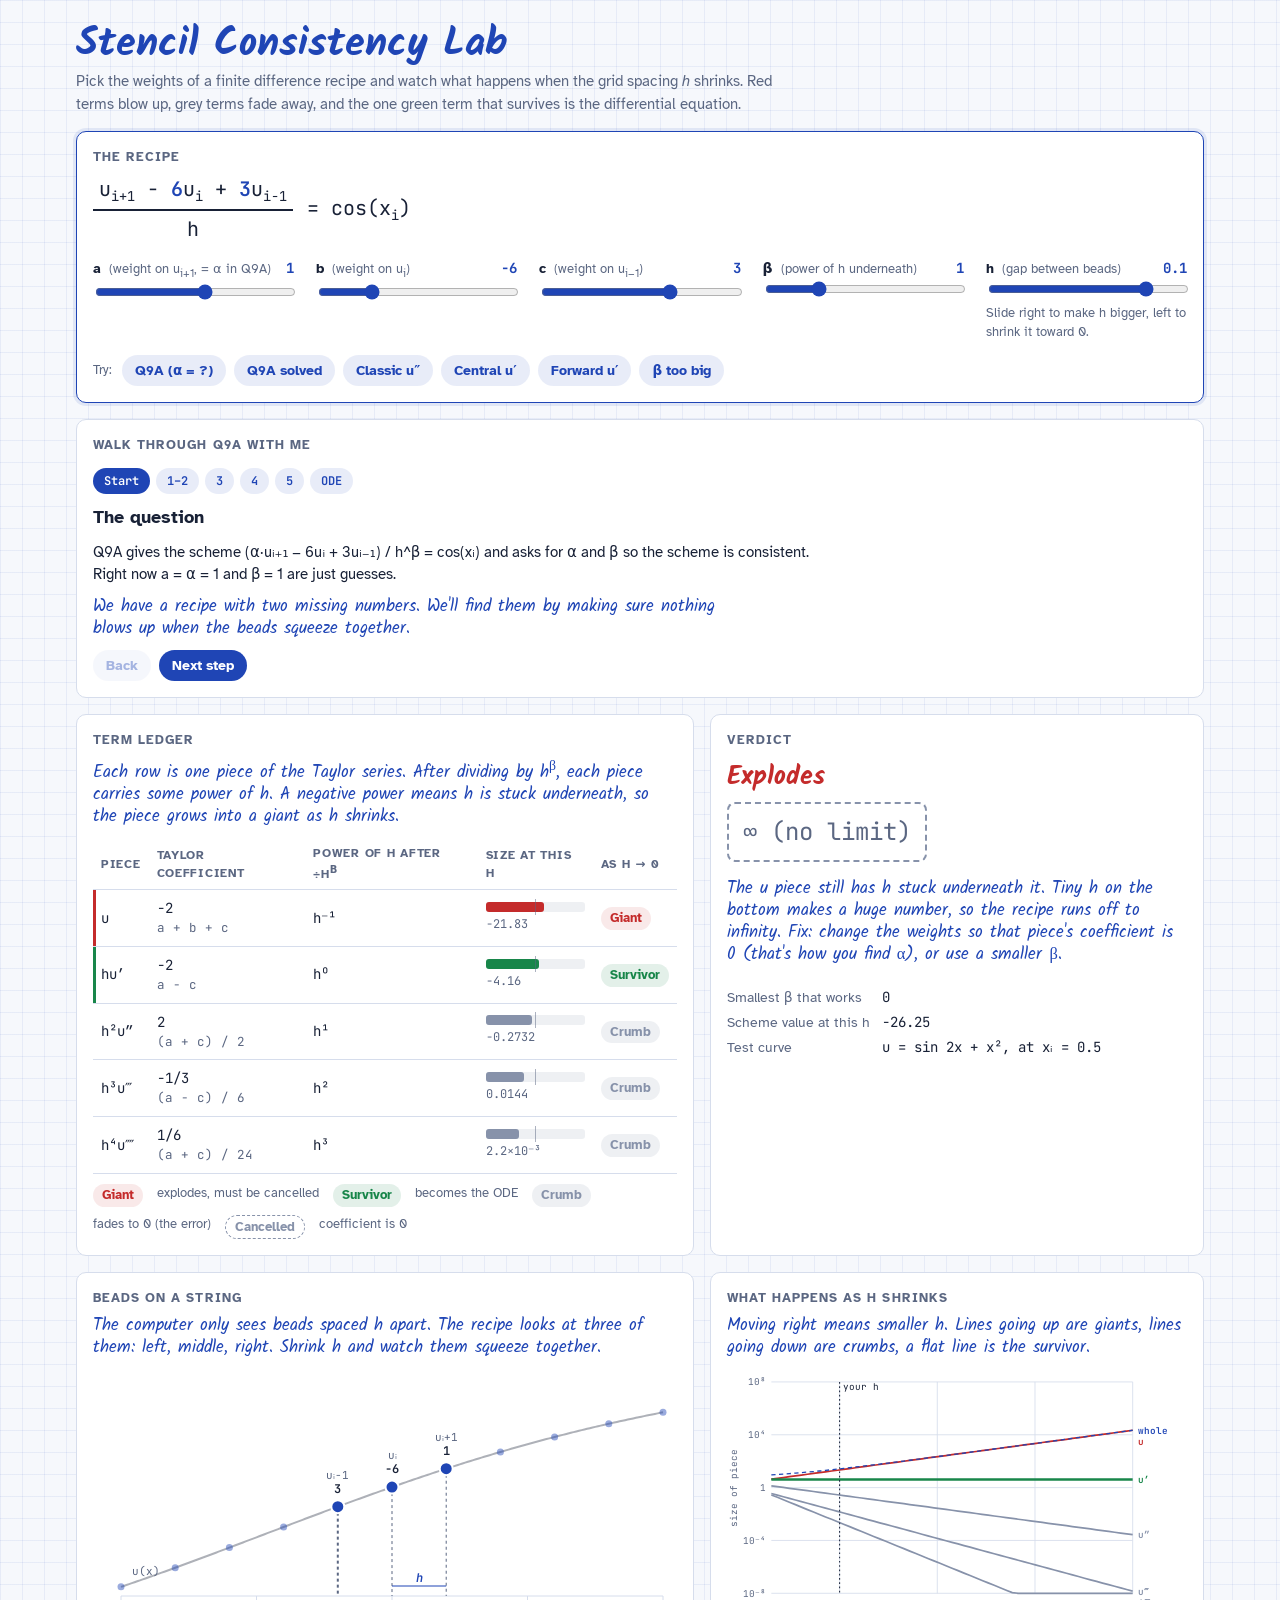
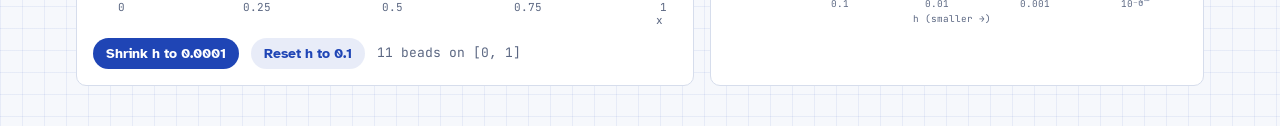
==== mecheng/index.html @ 19094eca "Add mecheng.electionaire.com subdomain with Stencil Consistency Lab - mecheng/: separate site for co" ====
<!doctype html>
<html lang="en">
<head>
<meta charset="utf-8">
<meta name="viewport" content="width=device-width, initial-scale=1, viewport-fit=cover">
<title>Stencil Consistency Lab</title>
<link rel="preconnect" href="https://fonts.googleapis.com">
<link rel="preconnect" href="https://fonts.gstatic.com" crossorigin>
<link rel="stylesheet" href="https://fonts.googleapis.com/css2?family=Atkinson+Hyperlegible:wght@400;700&family=JetBrains+Mono:wght@400;600&family=Kalam:wght@400;700&display=swap">
<style>
/* Layout: graph-paper notebook page. Controls strip on top, then ledger + verdict, then the two pictures (beads, shrink-h chart). */
:root {
  --paper: #f6f8fc;
  --grid: rgba(37, 72, 190, 0.075);
  --card: #ffffff;
  --fg: #182136;
  --muted: #5b6782;
  --line: #d6ddec;
  --ink: #1f45b5;
  --ink-soft: rgba(31, 69, 181, 0.10);
  --boom: #c42b2b;
  --boom-soft: rgba(196, 43, 43, 0.10);
  --live: #18864a;
  --live-soft: rgba(24, 134, 74, 0.12);
  --fade: #8792aa;
  --fade-soft: rgba(135, 146, 170, 0.14);
  --hand: "Kalam", "Comic Neue", "Segoe Print", cursive;
  --body: "Atkinson Hyperlegible", "Segoe UI", system-ui, sans-serif;
  --mono: "JetBrains Mono", ui-monospace, "SFMono-Regular", Menlo, monospace;
}
@media (prefers-color-scheme: dark) {
  :root:not([data-theme="light"]) {
    --paper: #0e1421; --grid: rgba(130, 165, 255, 0.06); --card: #151d2d; --fg: #e4e9f4; --muted: #98a4bd;
    --line: #29344d; --ink: #8db0ff; --ink-soft: rgba(141, 176, 255, 0.12); --boom: #ff7373; --boom-soft: rgba(255, 115, 115, 0.13);
    --live: #4fd590; --live-soft: rgba(79, 213, 144, 0.13); --fade: #7b86a0; --fade-soft: rgba(123, 134, 160, 0.16);
    color-scheme: dark;
  }
}
:root[data-theme="dark"] {
  --paper: #0e1421; --grid: rgba(130, 165, 255, 0.06); --card: #151d2d; --fg: #e4e9f4; --muted: #98a4bd;
  --line: #29344d; --ink: #8db0ff; --ink-soft: rgba(141, 176, 255, 0.12); --boom: #ff7373; --boom-soft: rgba(255, 115, 115, 0.13);
  --live: #4fd590; --live-soft: rgba(79, 213, 144, 0.13); --fade: #7b86a0; --fade-soft: rgba(123, 134, 160, 0.16);
  color-scheme: dark;
}
* { box-sizing: border-box; }
html { color-scheme: light; }
[hidden] { display: none !important; }
img { max-width: 100%; }
body { margin: 0; }
body {
  background-color: var(--paper);
  background-image:
    linear-gradient(var(--grid) 1px, transparent 1px),
    linear-gradient(90deg, var(--grid) 1px, transparent 1px);
  background-size: 22px 22px;
  color: var(--fg);
  font: 15px/1.5 var(--body);
}
.page {
  max-width: 1160px; margin: 0 auto;
  padding-left: max(16px, env(safe-area-inset-left, 0px));
  padding-right: max(16px, env(safe-area-inset-right, 0px));
  padding-block: 22px 40px;
  display: grid; gap: 16px;
}
header h1 {
  font-family: var(--hand); font-weight: 700; color: var(--ink);
  font-size: clamp(28px, 4.2vw, 40px); line-height: 1.1; margin: 0; text-wrap: balance;
}
header p { margin: 4px 0 0; color: var(--muted); max-width: 70ch; }
.card {
  background: var(--card); border: 1px solid var(--line); border-radius: 10px;
  padding: 16px; min-width: 0;
  transition: box-shadow .25s, border-color .25s;
}
.card h2 {
  margin: 0 0 2px; font-size: 13px; text-transform: uppercase; letter-spacing: .08em; color: var(--muted); font-weight: 700;
}
.kid { font-family: var(--hand); color: var(--ink); font-size: 16.5px; line-height: 1.35; margin: 6px 0 10px; }
.spot { border-color: var(--ink); box-shadow: 0 0 0 3px var(--ink-soft); }
.row2 { display: grid; gap: 16px; grid-template-columns: minmax(0, 1.25fr) minmax(0, 1fr); }
@media (max-width: 860px) { .row2 { grid-template-columns: minmax(0, 1fr); } }

/* scheme + controls */
.scheme {
  display: flex; flex-wrap: wrap; align-items: center; gap: 10px 14px;
  font-family: var(--mono); font-size: clamp(15px, 2.2vw, 20px); padding: 4px 0 14px;
}
.frac { display: inline-grid; text-align: center; }
.frac > span:first-child { border-bottom: 2px solid var(--fg); padding: 0 6px 3px; }
.frac > span:last-child { padding-top: 3px; }
.scheme sub, .scheme sup { font-size: .68em; }
.w { color: var(--ink); font-weight: 600; }
.controls { display: grid; gap: 12px 22px; grid-template-columns: repeat(auto-fit, minmax(190px, 1fr)); }
.ctl label { display: flex; justify-content: space-between; align-items: baseline; gap: 8px; font-weight: 700; font-size: 14px; }
.ctl label span { flex: 1; font-weight: 400; color: var(--muted); font-size: 13px; }
.ctl label output { font-family: var(--mono); color: var(--ink); font-variant-numeric: tabular-nums; }
.ctl small { color: var(--muted); display: block; font-size: 12.5px; }
input[type=range] { width: 100%; accent-color: var(--ink); }
.presets { display: flex; flex-wrap: wrap; gap: 8px; margin-top: 14px; align-items: center; }
.presets span { color: var(--muted); font-size: 13px; margin-right: 2px; }
button {
  font: 600 13.5px var(--body); color: var(--ink); background: var(--ink-soft);
  border: 1px solid transparent; border-radius: 999px; padding: 6px 12px; cursor: pointer;
}
button:hover { border-color: var(--ink); }
button:focus-visible, input:focus-visible { outline: 2px solid var(--ink); outline-offset: 2px; }
button.solid { background: var(--ink); color: var(--card); }
button:disabled { opacity: .4; cursor: default; border-color: transparent; }

/* walkthrough */
.walk { display: grid; gap: 10px; }
.dots { display: flex; gap: 6px; flex-wrap: wrap; }
.dots button { padding: 4px 10px; font-family: var(--mono); font-size: 12px; }
.dots button[aria-current="step"] { background: var(--ink); color: var(--card); }
.walk h3 { margin: 0; font-size: 18px; }
.walk p { margin: 0; max-width: 72ch; }
.walk .nav { display: flex; gap: 8px; }

/* ledger */
.tablewrap { overflow-x: auto; }
table { border-collapse: collapse; width: 100%; min-width: 560px; font-variant-numeric: tabular-nums; }
th { text-align: left; font-size: 12px; text-transform: uppercase; letter-spacing: .06em; color: var(--muted); padding: 6px 8px; border-bottom: 1px solid var(--line); }
td { padding: 8px; border-bottom: 1px solid var(--line); vertical-align: middle; }
td.m { font-family: var(--mono); font-size: 14px; }
td .formula { color: var(--muted); font-size: 12.5px; display: block; }
th.hl, td.hl { background: var(--ink-soft); }
.bar { height: 10px; border-radius: 3px; background: var(--fade-soft); position: relative; min-width: 90px; }
.bar i { position: absolute; inset: 0 auto 0 0; border-radius: 3px; }
.bar b { position: absolute; left: 50%; top: -3px; bottom: -3px; width: 1px; background: var(--muted); opacity: .5; }
.val { font-family: var(--mono); font-size: 12px; color: var(--muted); }
.chip { display: inline-block; font-size: 12.5px; font-weight: 700; padding: 2px 9px; border-radius: 999px; white-space: nowrap; }
.chip.boom { color: var(--boom); background: var(--boom-soft); }
.chip.live { color: var(--live); background: var(--live-soft); }
.chip.fade { color: var(--fade); background: var(--fade-soft); }
.chip.zero { color: var(--fade); background: transparent; border: 1px dashed var(--fade); }
tr.boom td:first-child { box-shadow: inset 3px 0 var(--boom); }
tr.live td:first-child { box-shadow: inset 3px 0 var(--live); }
.legend { display: flex; gap: 8px 14px; flex-wrap: wrap; margin-top: 10px; font-size: 13px; color: var(--muted); }

/* verdict */
.verdict { display: grid; gap: 10px; align-content: start; }
.badge { font-family: var(--hand); font-weight: 700; font-size: 26px; line-height: 1.1; }
.badge.ok { color: var(--live); } .badge.bad { color: var(--boom); } .badge.meh { color: var(--fade); }
.ode {
  font-family: var(--mono); font-size: clamp(18px, 2.6vw, 24px); padding: 10px 14px; border-radius: 8px;
  border: 2px solid var(--fg); justify-self: start; max-width: 100%; overflow-x: auto;
}
.ode.none { border-style: dashed; color: var(--muted); border-color: var(--fade); }
.facts { display: grid; grid-template-columns: auto 1fr; gap: 4px 12px; font-size: 14px; margin: 0; }
.facts dt { color: var(--muted); }
.facts dd { margin: 0; font-family: var(--mono); font-variant-numeric: tabular-nums; }

/* pictures */
canvas { width: 100%; height: 260px; display: block; }
svg { width: 100%; height: auto; display: block; overflow: visible; }
svg text { font-family: var(--mono); font-size: 11px; fill: var(--muted); }
.hbar { display: flex; flex-wrap: wrap; align-items: center; gap: 8px 12px; margin-top: 8px; }
.hbar .val { font-size: 13px; }
@media (prefers-reduced-motion: reduce) { .card { transition: none; } }
</style>
</head>
<body>
<div class="page">
  <header>
    <h1>Stencil Consistency Lab</h1>
    <p>Pick the weights of a finite difference recipe and watch what happens when the grid spacing <i>h</i> shrinks. Red terms blow up, grey terms fade away, and the one green term that survives is the differential equation.</p>
  </header>

  <section class="card" id="schemeCard" aria-label="Scheme and controls">
    <h2>The recipe</h2>
    <div class="scheme" id="schemeView"></div>
    <div class="controls">
      <div class="ctl">
        <label for="sa">a <span>(weight on u<sub>i+1</sub>, = α in Q9A)</span> <output id="oa"></output></label>
        <input type="range" id="sa" min="-10" max="10" step="0.5">
      </div>
      <div class="ctl">
        <label for="sb">b <span>(weight on u<sub>i</sub>)</span> <output id="ob"></output></label>
        <input type="range" id="sb" min="-12" max="12" step="0.5">
      </div>
      <div class="ctl">
        <label for="sc">c <span>(weight on u<sub>i−1</sub>)</span> <output id="oc"></output></label>
        <input type="range" id="sc" min="-10" max="10" step="0.5">
      </div>
      <div class="ctl">
        <label for="sbeta">β <span>(power of h underneath)</span> <output id="obeta"></output></label>
        <input type="range" id="sbeta" min="0" max="4" step="1">
      </div>
      <div class="ctl">
        <label for="sh">h <span>(gap between beads)</span> <output id="oh"></output></label>
        <input type="range" id="sh" min="-4" max="-0.301" step="0.01">
        <small>Slide right to make h bigger, left to shrink it toward 0.</small>
      </div>
    </div>
    <div class="presets">
      <span>Try:</span>
      <button data-p="q9">Q9A (α = ?)</button>
      <button data-p="q9ok">Q9A solved</button>
      <button data-p="classic">Classic u″</button>
      <button data-p="central">Central u′</button>
      <button data-p="forward">Forward u′</button>
      <button data-p="toobig">β too big</button>
    </div>
  </section>

  <section class="card walk" id="walk" aria-label="Walkthrough of Q9A">
    <h2>Walk through Q9A with me</h2>
    <div class="dots" id="dots"></div>
    <h3 id="wTitle"></h3>
    <p id="wText"></p>
    <p class="kid" id="wKid"></p>
    <div class="nav">
      <button id="wPrev">Back</button>
      <button id="wNext" class="solid">Next step</button>
    </div>
  </section>

  <div class="row2">
    <section class="card" id="ledgerCard" aria-label="Term ledger">
      <h2>Term ledger</h2>
      <p class="kid">Each row is one piece of the Taylor series. After dividing by h<sup>β</sup>, each piece carries some power of h. A negative power means h is stuck underneath, so the piece grows into a giant as h shrinks.</p>
      <div class="tablewrap">
        <table>
          <thead><tr>
            <th>Piece</th>
            <th id="thCoef">Taylor coefficient</th>
            <th id="thPow">Power of h after ÷h<sup>β</sup></th>
            <th>Size at this h</th>
            <th>As h → 0</th>
          </tr></thead>
          <tbody id="ledger"></tbody>
        </table>
      </div>
      <div class="legend">
        <span class="chip boom">Giant</span> explodes, must be cancelled
        <span class="chip live">Survivor</span> becomes the ODE
        <span class="chip fade">Crumb</span> fades to 0 (the error)
        <span class="chip zero">Cancelled</span> coefficient is 0
      </div>
    </section>

    <section class="card verdict" id="verdictCard" aria-label="Verdict">
      <h2>Verdict</h2>
      <div class="badge" id="badge"></div>
      <div class="ode" id="ode"></div>
      <p class="kid" id="vKid"></p>
      <dl class="facts" id="facts"></dl>
    </section>
  </div>

  <div class="row2">
    <section class="card" id="beadCard" aria-label="Beads on a string">
      <h2>Beads on a string</h2>
      <p class="kid">The computer only sees beads spaced h apart. The recipe looks at three of them: left, middle, right. Shrink h and watch them squeeze together.</p>
      <canvas id="beads" role="img" aria-label="Test curve u(x) on 0 to 1 with grid points spaced h apart"></canvas>
      <div class="hbar"><button id="shrink" class="solid">Shrink h to 0.0001</button><button id="reset">Reset h to 0.1</button><span class="val" id="beadNote"></span></div>
    </section>

    <section class="card" id="chartCard" aria-label="What happens as h shrinks">
      <h2>What happens as h shrinks</h2>
      <p class="kid">Moving right means smaller h. Lines going up are giants, lines going down are crumbs, a flat line is the survivor.</p>
      <svg id="chart" viewBox="0 0 540 300" role="img" aria-label="Log-log plot of each term's size against h"></svg>
    </section>
  </div>
</div>

<script>
(() => {
  // Test function used to put real numbers in the ledger: u(x) = sin(2x) + x^2, looked at x_i = 0.5
  const XI = 0.5;
  const uf = x => Math.sin(2 * x) + x * x;
  const dU = n => { // n-th derivative at XI
    let v = Math.pow(2, n) * Math.sin(2 * XI + n * Math.PI / 2);
    if (n === 0) v += XI * XI; else if (n === 1) v += 2 * XI; else if (n === 2) v += 2;
    return v;
  };
  const fact = n => n <= 1 ? 1 : n * fact(n - 1);
  const NAMES = ["u", "u′", "u″", "u‴", "u⁗"];
  const FORM = ["a + b + c", "a − c", "(a + c) / 2", "(a − c) / 6", "(a + c) / 24"];
  const EPS = 1e-9;

  const S = { a: 1, b: -6, c: 3, beta: 1, lh: -1 };
  const $ = id => document.getElementById(id);

  const coef = n => n === 0 ? S.a + S.b + S.c : (S.a + (n % 2 ? -S.c : S.c)) / fact(n);
  const fmt = (v, d = 3) => {
    if (Math.abs(v) < EPS) return "0";
    const r = Math.round(v * 10 ** d) / 10 ** d;
    return String(r).replace("-", "−");
  };
  const fmtCoef = v => { // show simple fractions
    if (Math.abs(v) < EPS) return "0";
    for (const q of [1, 2, 3, 4, 6, 8, 12, 24, 48]) {
      const p = v * q;
      if (Math.abs(p - Math.round(p)) < 1e-7) return (q === 1 ? String(Math.round(p)) : Math.round(p) + "/" + q).replace("-", "−");
    }
    return fmt(v);
  };
  const sci = v => {
    if (!isFinite(v)) return "∞";
    if (v === 0) return "0";
    const a = Math.abs(v);
    if (a >= 0.01 && a < 1e5) return fmt(v, a < 1 ? 4 : 2);
    const e = Math.floor(Math.log10(a));
    return (v < 0 ? "−" : "") + (a / 10 ** e).toFixed(1) + "×10" + sup(e);
  };
  const sup = e => String(e).replace(/-/g, "⁻").replace(/\d/g, d => "⁰¹²³⁴⁵⁶⁷⁸⁹"[d]);

  function classify() {
    const nz = [];
    for (let n = 0; n <= 6; n++) if (Math.abs(coef(n)) > EPS) nz.push(n);
    if (!nz.length) return { kind: "empty", nz };
    const m = nz[0];
    if (m < S.beta) return { kind: "boom", m, nz };
    if (m > S.beta) return { kind: "fade", m, nz };
    const next = nz.find(n => n > m);
    return { kind: "ok", m, nz, order: next === undefined ? null : next - S.beta };
  }
  const status = n => {
    const C = coef(n);
    if (Math.abs(C) < EPS) return "zero";
    const p = n - S.beta;
    return p < 0 ? "boom" : p === 0 ? "live" : "fade";
  };
  const term = (n, h) => coef(n) * Math.pow(h, n - S.beta) * dU(n);
  const schemeVal = h => { let s = 0; for (let n = 0; n <= 24; n++) s += coef(n) * Math.pow(h, n - S.beta) * (n <= 4 ? dU(n) : dU(n)); return s; };

  // ---------- render ----------
  const signed = (w, sym, first) => {
    if (Math.abs(w) < EPS) return "";
    const s = w < 0 ? "−" : (first ? "" : "+");
    const mag = Math.abs(w) === 1 ? "" : fmt(Math.abs(w), 2);
    return `${first ? s : " " + s + " "}<span class="w">${mag}</span>${sym}`;
  };
  function renderScheme() {
    let top = "";
    const parts = [[S.a, "u<sub>i+1</sub>"], [S.b, "u<sub>i</sub>"], [S.c, "u<sub>i−1</sub>"]];
    for (const [w, sym] of parts) top += signed(w, sym, top === "");
    if (!top) top = "0";
    const bot = S.beta === 0 ? "1" : S.beta === 1 ? "h" : `h<sup>${S.beta}</sup>`;
    $("schemeView").innerHTML = `<span class="frac"><span>${top}</span><span>${bot}</span></span><span>= cos(x<sub>i</sub>)</span>`;
    $("oa").textContent = fmt(S.a, 1); $("ob").textContent = fmt(S.b, 1); $("oc").textContent = fmt(S.c, 1);
    $("obeta").textContent = S.beta; $("oh").textContent = sci(10 ** S.lh);
  }

  const CHIP = { boom: "Giant", live: "Survivor", fade: "Crumb", zero: "Cancelled" };
  function renderLedger() {
    const h = 10 ** S.lh;
    let html = "";
    for (let n = 0; n <= 4; n++) {
      const st = status(n), C = coef(n), p = n - S.beta, T = term(n, h);
      const lg = st === "zero" ? -Infinity : Math.log10(Math.abs(T) + 1e-300);
      const w = st === "zero" ? 0 : Math.max(2, Math.min(100, (lg + 8) / 16 * 100));
      const color = st === "boom" ? "var(--boom)" : st === "live" ? "var(--live)" : "var(--fade)";
      const hp = n === 0 ? "" : n === 1 ? "h" : `h${sup(n)}`;
      html += `<tr class="${st}">
        <td class="m">${hp}${NAMES[n]}</td>
        <td class="m hcoef">${fmtCoef(C)}<span class="formula">${FORM[n]}</span></td>
        <td class="m hpow">h${sup(p)}</td>
        <td><div class="bar"><i style="width:${w}%;background:${color}"></i><b></b></div><span class="val">${st === "zero" ? "0" : sci(T)}</span></td>
        <td><span class="chip ${st}">${CHIP[st]}</span></td>
      </tr>`;
    }
    $("ledger").innerHTML = html;
  }

  function renderVerdict() {
    const v = classify(), h = 10 ** S.lh;
    const badge = $("badge"), ode = $("ode");
    ode.className = "ode";
    let facts = [];
    if (v.kind === "ok") {
      const C = coef(v.m);
      badge.className = "badge ok"; badge.textContent = "Consistent!";
      const lhs = (Math.abs(C - 1) < EPS ? "" : fmtCoef(C) + "·") + NAMES[v.m] + "(x)";
      ode.innerHTML = `${lhs} = cos(x)`;
      $("vKid").textContent = v.m === 0
        ? "Nothing blows up, but the survivor is plain u with no derivative. That is a normal equation, not a differential equation, so this is usually not the answer they want."
        : `No giants left. The first piece that survives has exactly h⁰ = 1, so when h gets tiny it stays the same size. That piece is the differential equation the recipe secretly solves.`;
      facts.push(["β needed", String(v.m)]);
      facts.push(["Error (crumbs)", v.order == null ? "none" : `shrinks like h${sup(v.order)}`]);
      facts.push(["Accuracy", v.order == null ? "exact" : ["", "1st order", "2nd order", "3rd order", "4th order"][v.order] || v.order + "th order"]);
    } else if (v.kind === "boom") {
      badge.className = "badge bad"; badge.textContent = "Explodes";
      ode.className = "ode none"; ode.textContent = "∞ (no limit)";
      const giants = v.nz.filter(n => n < S.beta && n <= 4).map(n => NAMES[n]).join(", ");
      $("vKid").textContent = `The ${giants} piece still has h stuck underneath it. Tiny h on the bottom makes a huge number, so the recipe runs off to infinity. Fix: change the weights so that piece's coefficient is 0 (that's how you find α), or use a smaller β.`;
      facts.push(["Smallest β that works", String(v.m)]);
    } else if (v.kind === "fade") {
      badge.className = "badge meh"; badge.textContent = "Vanishes";
      ode.className = "ode none"; ode.textContent = "0 = cos(x)  ✗";
      $("vKid").textContent = `Every piece has h on top, so everything shrinks to 0 and you're left with 0 = cos(x), which is nonsense. β is too small: raise it to ${v.m} so the first surviving piece (${NAMES[v.m] || "higher"}) becomes h⁰.`;
      facts.push(["β needed", String(v.m)]);
    } else {
      badge.className = "badge meh"; badge.textContent = "Empty recipe";
      ode.className = "ode none"; ode.textContent = "0 = cos(x)  ✗";
      $("vKid").textContent = "All the weights are zero, so there's nothing to look at. Move a, b or c.";
    }
    facts.push(["Scheme value at this h", sci(schemeVal(h))]);
    if (v.kind === "ok") facts.push(["Limit (h → 0)", sci(coef(v.m) * dU(v.m))]);
    facts.push(["Test curve", "u = sin 2x + x², at xᵢ = 0.5"]);
    $("facts").innerHTML = facts.map(([k, x]) => `<dt>${k}</dt><dd>${x}</dd>`).join("");
  }

  // ---------- pictures ----------
  const tok = name => getComputedStyle(document.documentElement).getPropertyValue(name).trim();
  function renderBeads() {
    const cv = $("beads"), dpr = window.devicePixelRatio || 1;
    const W = cv.clientWidth, H = cv.clientHeight;
    cv.width = W * dpr; cv.height = H * dpr;
    const g = cv.getContext("2d"); g.setTransform(dpr, 0, 0, dpr, 0, 0);
    g.clearRect(0, 0, W, H);
    const L = 28, R = W - 14, T = 34, B = H - 34;
    const X = x => L + x * (R - L), Y = y => B - (y + 0.1) / 2.1 * (B - T);
    const fg = tok("--fg"), muted = tok("--muted"), ink = tok("--ink"), line = tok("--line");
    // axis
    g.strokeStyle = line; g.lineWidth = 1;
    g.beginPath(); g.moveTo(L, B); g.lineTo(R, B); g.stroke();
    g.fillStyle = muted; g.font = "11px " + tok("--mono"); g.textAlign = "center";
    for (const t of [0, 0.25, 0.5, 0.75, 1]) { g.fillText(String(t), X(t), B + 15); g.beginPath(); g.moveTo(X(t), B); g.lineTo(X(t), B + 4); g.stroke(); }
    g.textAlign = "right"; g.fillText("x", R, B + 28);
    // curve
    g.strokeStyle = fg; g.globalAlpha = 0.35; g.lineWidth = 2; g.beginPath();
    for (let k = 0; k <= 200; k++) { const x = k / 200; k ? g.lineTo(X(x), Y(uf(x))) : g.moveTo(X(x), Y(uf(x))); }
    g.stroke(); g.globalAlpha = 1;
    g.textAlign = "left"; g.fillStyle = muted; g.fillText("u(x)", X(0.02), Y(uf(0.02)) - 8);
    // beads
    const h = 10 ** S.lh, kmin = -Math.floor(XI / h + 1e-9), kmax = Math.floor((1 - XI) / h + 1e-9);
    const count = kmax - kmin + 1, px = h * (R - L);
    if (px >= 4) {
      g.fillStyle = ink; g.globalAlpha = 0.45;
      for (let k = kmin; k <= kmax; k++) { const x = XI + k * h; g.beginPath(); g.arc(X(x), Y(uf(x)), Math.min(3.5, px / 3), 0, 7); g.fill(); }
      g.globalAlpha = 1;
    } else {
      g.strokeStyle = ink; g.globalAlpha = 0.5; g.lineWidth = 3; g.beginPath();
      for (let k = 0; k <= 200; k++) { const x = k / 200; k ? g.lineTo(X(x), Y(uf(x))) : g.moveTo(X(x), Y(uf(x))); }
      g.stroke(); g.globalAlpha = 1;
    }
    // stencil
    const st = [[-1, S.c, "c", "i−1"], [0, S.b, "b", "i"], [1, S.a, "a", "i+1"]];
    const spread = Math.max(px, 0);
    for (const [k, w, nm, lab] of st) {
      const x = XI + k * h, cx = X(x), cy = Y(uf(x));
      g.setLineDash([3, 3]); g.strokeStyle = muted; g.beginPath(); g.moveTo(cx, cy); g.lineTo(cx, B); g.stroke(); g.setLineDash([]);
      g.fillStyle = Math.abs(w) < EPS ? muted : ink;
      g.beginPath(); g.arc(cx, cy, 6.5, 0, 7); g.fill();
      g.strokeStyle = tok("--card"); g.lineWidth = 2; g.stroke(); g.lineWidth = 1;
      if (spread > 34 || k === 0) {
        g.fillStyle = fg; g.textAlign = "center"; g.font = "600 12px " + tok("--mono");
        const lbl = spread > 34 ? `${fmt(w, 1)}` : `${fmt(S.c, 1)} | ${fmt(S.b, 1)} | ${fmt(S.a, 1)}`;
        g.fillText(lbl, cx, cy - 14);
        g.font = "11px " + tok("--mono"); g.fillStyle = muted;
        g.fillText(spread > 34 ? "u" + lab.replace("i", "ᵢ") : "uᵢ₋₁ | uᵢ | uᵢ₊₁", cx, cy - 28 < T - 20 ? cy + 22 : cy - 28);
      }
    }
    if (spread > 40) {
      g.strokeStyle = ink; g.fillStyle = ink; g.beginPath();
      const yb = B - 10; g.moveTo(X(XI), yb); g.lineTo(X(XI + h), yb); g.stroke();
      g.textAlign = "center"; g.font = "italic 600 12px " + tok("--mono"); g.fillText("h", X(XI + h / 2), yb - 4);
    }
    $("beadNote").textContent = `${count.toLocaleString()} beads on [0, 1]`;
  }

  function renderChart() {
    const svg = $("chart");
    const W = 540, H = 300, L = 52, R = W - 64, T = 14, B = H - 38;
    const x0 = -0.301, x1 = -4, y0 = -8, y1 = 8;
    const X = lx => L + (lx - x0) / (x1 - x0) * (R - L);
    const Y = ly => B - (Math.max(y0, Math.min(y1, ly)) - y0) / (y1 - y0) * (B - T);
    let s = "";
    for (const ly of [-8, -4, 0, 4, 8]) {
      s += `<line x1="${L}" x2="${R}" y1="${Y(ly)}" y2="${Y(ly)}" stroke="var(--line)" stroke-width="1"/>`;
      s += `<text x="${L - 6}" y="${Y(ly) + 4}" text-anchor="end">${ly === 0 ? "1" : "10" + sup(ly)}</text>`;
    }
    for (const lx of [-1, -2, -3, -4]) {
      s += `<line x1="${X(lx)}" x2="${X(lx)}" y1="${T}" y2="${B}" stroke="var(--line)" stroke-width="1"/>`;
      s += `<text x="${X(lx)}" y="${B + 16}" text-anchor="middle">${10 ** lx >= 0.001 ? 10 ** lx : "10⁻⁴"}</text>`;
    }
    s += `<text x="${(L + R) / 2}" y="${H - 4}" text-anchor="middle">h  (smaller →)</text>`;
    s += `<text x="12" y="${(T + B) / 2}" text-anchor="middle" transform="rotate(-90 12 ${(T + B) / 2})">size of piece</text>`;
    const labels = [];
    for (let n = 0; n <= 4; n++) {
      const st = status(n); if (st === "zero") continue;
      const col = st === "boom" ? "var(--boom)" : st === "live" ? "var(--live)" : "var(--fade)";
      let d = "";
      for (let k = 0; k <= 60; k++) {
        const lx = x0 + (x1 - x0) * k / 60;
        const ly = Math.log10(Math.abs(term(n, 10 ** lx)) + 1e-300);
        d += (k ? "L" : "M") + X(lx).toFixed(1) + " " + Y(ly).toFixed(1);
      }
      s += `<path d="${d}" fill="none" stroke="${col}" stroke-width="${st === "live" ? 3 : 2}"/>`;
      labels.push({ y: Y(Math.log10(Math.abs(term(n, 1e-4)) + 1e-300)), t: NAMES[n], col });
    }
    // whole scheme
    let d = "";
    for (let k = 0; k <= 60; k++) {
      const lx = x0 + (x1 - x0) * k / 60;
      d += (k ? "L" : "M") + X(lx).toFixed(1) + " " + Y(Math.log10(Math.abs(schemeVal(10 ** lx)) + 1e-300)).toFixed(1);
    }
    s += `<path d="${d}" fill="none" stroke="var(--ink)" stroke-width="1.5" stroke-dasharray="5 4"/>`;
    labels.push({ y: Y(Math.log10(Math.abs(schemeVal(1e-4)) + 1e-300)), t: "whole", col: "var(--ink)" });
    // de-overlap end labels
    labels.sort((p, q) => p.y - q.y);
    for (let i = 1; i < labels.length; i++) if (labels[i].y - labels[i - 1].y < 13) labels[i].y = labels[i - 1].y + 13;
    for (const lb of labels) s += `<text x="${R + 6}" y="${lb.y + 4}" style="fill:${lb.col};font-weight:600">${lb.t}</text>`;
    // current h
    const cx = X(S.lh);
    s += `<line x1="${cx}" x2="${cx}" y1="${T}" y2="${B}" stroke="var(--fg)" stroke-width="1.2" stroke-dasharray="2 3"/>`;
    s += `<text x="${cx}" y="${T + 10}" text-anchor="${cx > R - 40 ? "end" : "start"}" dx="${cx > R - 40 ? -4 : 4}" style="fill:var(--fg)">your h</text>`;
    svg.innerHTML = s;
  }

  function render() { renderScheme(); renderLedger(); renderVerdict(); renderBeads(); renderChart(); syncInputs(); }
  function syncInputs() { $("sa").value = S.a; $("sb").value = S.b; $("sc").value = S.c; $("sbeta").value = S.beta; $("sh").value = S.lh; }

  // ---------- inputs ----------
  const bind = (id, key, conv = Number) => $(id).addEventListener("input", e => { S[key] = conv(e.target.value); stopAnim(); render(); });
  bind("sa", "a"); bind("sb", "b"); bind("sc", "c"); bind("sbeta", "beta"); bind("sh", "lh");

  const PRESETS = {
    q9: { a: 1, b: -6, c: 3, beta: 1 },
    q9ok: { a: 3, b: -6, c: 3, beta: 2 },
    classic: { a: 1, b: -2, c: 1, beta: 2 },
    central: { a: 0.5, b: 0, c: -0.5, beta: 1 },
    forward: { a: 1, b: -1, c: 0, beta: 1 },
    toobig: { a: 1, b: -2, c: 1, beta: 3 },
  };
  document.querySelectorAll("[data-p]").forEach(b => b.addEventListener("click", () => { Object.assign(S, PRESETS[b.dataset.p]); render(); }));

  let anim = null;
  const reduce = matchMedia("(prefers-reduced-motion: reduce)").matches;
  function stopAnim() { if (anim) cancelAnimationFrame(anim); anim = null; }
  $("shrink").addEventListener("click", () => {
    stopAnim();
    if (reduce) { S.lh = -4; render(); return; }
    const start = S.lh, t0 = performance.now(), dur = 3500;
    const step = t => { const k = Math.min(1, (t - t0) / dur); S.lh = start + (-4 - start) * k; render(); if (k < 1) anim = requestAnimationFrame(step); else anim = null; };
    anim = requestAnimationFrame(step);
  });
  $("reset").addEventListener("click", () => { stopAnim(); S.lh = -1; render(); });

  // ---------- walkthrough ----------
  const STEPS = [
    { t: "The question", set: { a: 1, b: -6, c: 3, beta: 1 }, spot: ["schemeCard"],
      p: "Q9A gives the scheme (α·uᵢ₊₁ − 6uᵢ + 3uᵢ₋₁) / h^β = cos(xᵢ) and asks for α and β so the scheme is consistent. Right now a = α = 1 and β = 1 are just guesses.",
      k: "We have a recipe with two missing numbers. We'll find them by making sure nothing blows up when the beads squeeze together." },
    { t: "1–2. Taylor-expand and sort by h", spot: ["ledgerCard"], hl: "hcoef",
      p: "Replace uᵢ₊₁ and uᵢ₋₁ with their Taylor series around xᵢ and collect terms: u, h·u′, h²·u″, … The blue column shows each coefficient, built from a, b, c.",
      k: "Taylor is a way to guess your neighbour's height from your own height and how fast you're changing. Each row is one guess-piece." },
    { t: "3. Divide by h^β", spot: ["ledgerCard"], hl: "hpow",
      p: "Dividing by h^β lowers every power by β. A row with a negative power has h stuck underneath it.",
      k: "Tiny number on the bottom of a fraction makes a giant number. Look for red rows: those are giants." },
    { t: "4. Sweep away the giants → α", set: { a: 3, beta: 1 }, spot: ["ledgerCard"],
      p: "The u row has coefficient a + b + c = α − 6 + 3 = α − 3. For it to stop exploding, α − 3 = 0, so α = 3. Bonus: the u′ row (a − c = 3 − 3) cancels too. Drag a away from 3 to see the giant come back.",
      k: "The only way to stop a giant is to make its coefficient zero. That forces α = 3." },
    { t: "5. Make the first survivor h⁰ → β", set: { beta: 2 }, spot: ["ledgerCard", "chartCard"],
      p: "Now the first non-zero row is h²·u″ with coefficient 3. Dividing by h² turns it into h⁰ = 1, so β = 2. Try β = 1 (everything fades to 0) and β = 3 (u″ becomes a giant) to see why only 2 works.",
      k: "We want exactly one piece that stays the same size forever. That piece is the green flat line in the chart." },
    { t: "Read off the ODE", spot: ["verdictCard"],
      p: "As h → 0 everything except the survivor disappears: 3u″(x) = cos(x), so u″ = ⅓cos(x). The leftover crumb is ¼h²u⁗, so the scheme is second-order accurate. Press “Shrink h” to watch it happen.",
      k: "Answer: α = 3, β = 2, and the recipe secretly solves 3u″ = cos x." },
  ];
  let ws = 0;
  STEPS.forEach((s, i) => { const b = document.createElement("button"); b.textContent = ["Start", "1–2", "3", "4", "5", "ODE"][i]; b.addEventListener("click", () => go(i)); $("dots").appendChild(b); });
  function go(i) {
    ws = i; const s = STEPS[i];
    Object.assign(S, { b: -6, c: 3 }, i < 3 ? { a: 1, beta: 1 } : i === 3 ? { a: 3, beta: 1 } : { a: 3, beta: 2 });
    $("wTitle").textContent = s.t; $("wText").textContent = s.p; $("wKid").textContent = s.k;
    [...$("dots").children].forEach((b, j) => j === i ? b.setAttribute("aria-current", "step") : b.removeAttribute("aria-current"));
    document.querySelectorAll(".spot").forEach(e => e.classList.remove("spot"));
    (s.spot || []).forEach(id => $(id).classList.add("spot"));
    render();
    document.querySelectorAll(".hl").forEach(e => e.classList.remove("hl"));
    if (s.hl) {
      document.querySelectorAll("." + s.hl).forEach(e => e.classList.add("hl"));
      $(s.hl === "hcoef" ? "thCoef" : "thPow").classList.add("hl");
    }
    $("wPrev").disabled = i === 0; $("wNext").disabled = i === STEPS.length - 1;
  }
  $("wPrev").addEventListener("click", () => go(Math.max(0, ws - 1)));
  $("wNext").addEventListener("click", () => go(Math.min(STEPS.length - 1, ws + 1)));

  // keep column highlight after re-render of the ledger
  const _rl = renderLedger;
  renderLedger = function () { _rl(); const s = STEPS[ws]; if (s && s.hl) document.querySelectorAll("." + s.hl).forEach(e => e.classList.add("hl")); };

  // redraw canvas on resize / theme change
  window.addEventListener("resize", renderBeads);
  matchMedia("(prefers-color-scheme: dark)").addEventListener("change", render);
  new MutationObserver(render).observe(document.documentElement, { attributes: true, attributeFilter: ["data-theme"] });
  if (document.fonts) document.fonts.ready.then(renderBeads);

  go(0);
})();
</script>
</body>
</html>
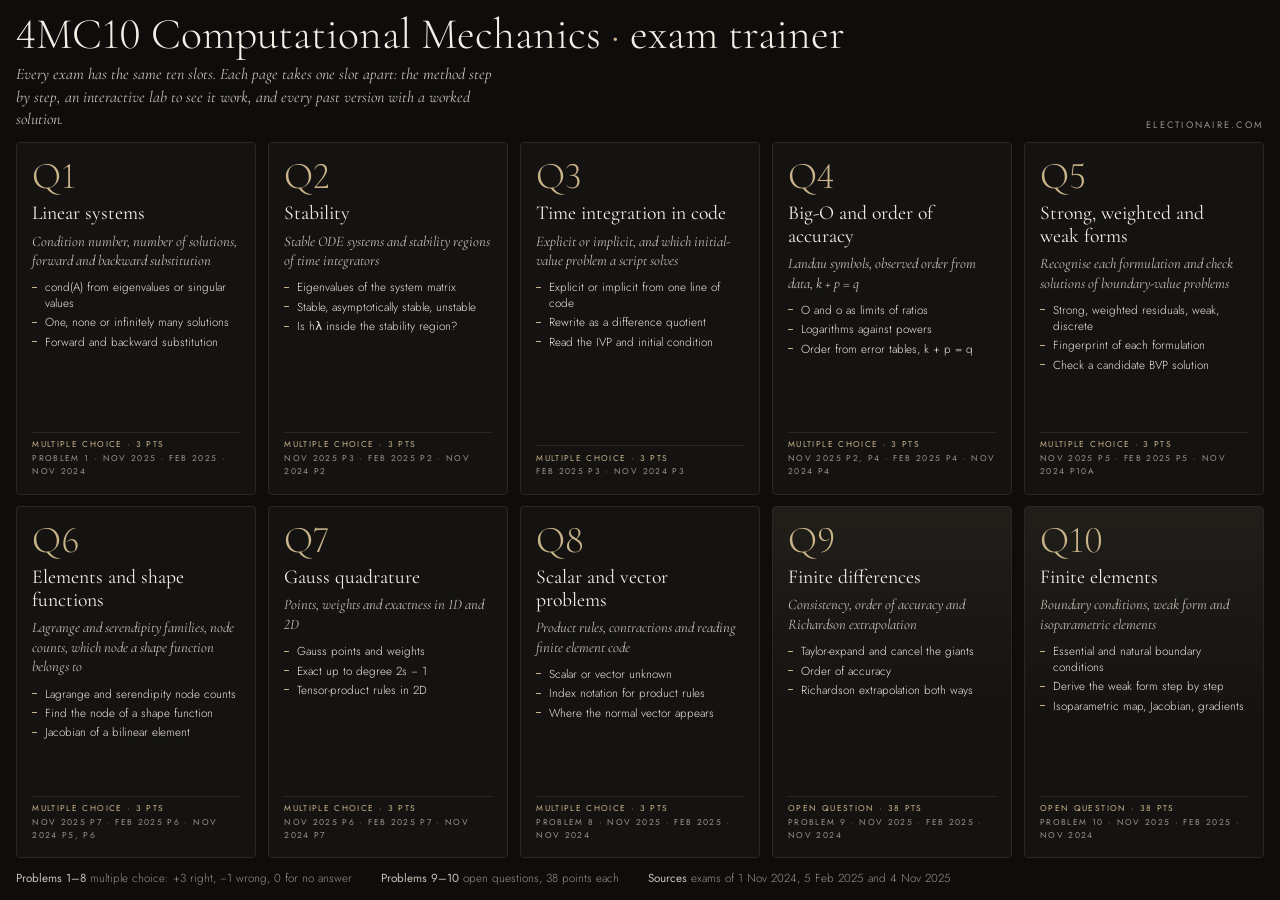
==== commit 9cb3b169: "Turn mecheng into a 4MC10 exam trainer with Q1–Q10 explainers - Menu of all ten exam slots, each pag" ====
--- a/mecheng/index.html
+++ b/mecheng/index.html
@@ -3,596 +3,73 @@
 <head>
 <meta charset="utf-8">
 <meta name="viewport" content="width=device-width, initial-scale=1, viewport-fit=cover">
-<title>Stencil Consistency Lab</title>
+<title>4MC10 Computational Mechanics · Exam trainer</title>
+<meta name="description" content="Interactive explainers for every question of the TU/e 4MC10 Computational Mechanics exam: method, lab and worked past-exam solutions.">
+<meta name="theme-color" content="#0E0D0C">
+<link rel="icon" href="favicon.svg" type="image/svg+xml">
 <link rel="preconnect" href="https://fonts.googleapis.com">
 <link rel="preconnect" href="https://fonts.gstatic.com" crossorigin>
-<link rel="stylesheet" href="https://fonts.googleapis.com/css2?family=Atkinson+Hyperlegible:wght@400;700&family=JetBrains+Mono:wght@400;600&family=Kalam:wght@400;700&display=swap">
+<link rel="stylesheet" href="https://fonts.googleapis.com/css2?family=Cormorant+Garamond:ital,wght@0,300;0,400;0,500;1,300;1,400&family=Jost:wght@300;400;500&family=JetBrains+Mono:wght@400;500&display=swap">
+<link rel="stylesheet" href="assets/lab.css">
+<script defer src="assets/lab.js"></script>
 <style>
-/* Layout: graph-paper notebook page. Controls strip on top, then ledger + verdict, then the two pictures (beads, shrink-h chart). */
-:root {
-  --paper: #f6f8fc;
-  --grid: rgba(37, 72, 190, 0.075);
-  --card: #ffffff;
-  --fg: #182136;
-  --muted: #5b6782;
-  --line: #d6ddec;
-  --ink: #1f45b5;
-  --ink-soft: rgba(31, 69, 181, 0.10);
-  --boom: #c42b2b;
-  --boom-soft: rgba(196, 43, 43, 0.10);
-  --live: #18864a;
-  --live-soft: rgba(24, 134, 74, 0.12);
-  --fade: #8792aa;
-  --fade-soft: rgba(135, 146, 170, 0.14);
-  --hand: "Kalam", "Comic Neue", "Segoe Print", cursive;
-  --body: "Atkinson Hyperlegible", "Segoe UI", system-ui, sans-serif;
-  --mono: "JetBrains Mono", ui-monospace, "SFMono-Regular", Menlo, monospace;
+.menu-top { display: flex; flex-wrap: wrap; align-items: flex-end; justify-content: space-between; gap: .6rem 2rem; }
+.menu-top h1 { margin: 0; font: 300 clamp(2rem, 3.6vw, 3rem)/1.05 var(--serif); color: var(--strong); }
+.menu-top h1 span { color: var(--ink); }
+.menu-top p { margin-top: .35rem; font: italic 400 1.1rem/1.4 var(--serif); color: var(--soft); max-width: 70ch; }
+.home { font: 400 .64rem var(--sans); letter-spacing: .24em; text-transform: uppercase; white-space: nowrap; }
+.qgrid { display: grid; gap: .8rem; grid-template-columns: repeat(auto-fill, minmax(15rem, 1fr)); }
+.qcard {
+  display: flex; flex-direction: column; gap: .45rem; padding: 1rem 1.05rem; min-width: 0;
+  background: var(--card); border: 1px solid var(--line); border-radius: 4px; color: var(--fg);
+  transition: border-color .25s, background .25s, transform .35s cubic-bezier(.2,.7,.2,1);
 }
-@media (prefers-color-scheme: dark) {
-  :root:not([data-theme="light"]) {
-    --paper: #0e1421; --grid: rgba(130, 165, 255, 0.06); --card: #151d2d; --fg: #e4e9f4; --muted: #98a4bd;
-    --line: #29344d; --ink: #8db0ff; --ink-soft: rgba(141, 176, 255, 0.12); --boom: #ff7373; --boom-soft: rgba(255, 115, 115, 0.13);
-    --live: #4fd590; --live-soft: rgba(79, 213, 144, 0.13); --fade: #7b86a0; --fade-soft: rgba(123, 134, 160, 0.16);
-    color-scheme: dark;
-  }
+.qcard:hover, .qcard:focus-visible { border-color: var(--ink); background: #181714; color: var(--fg); transform: translateY(-2px); }
+.qcard .n { font: 300 2.6rem/1 var(--serif); color: var(--ink); }
+.qcard h2 { margin: 0; font: 400 1.35rem/1.15 var(--serif); color: var(--strong); }
+.qcard p { font: italic 400 1rem/1.35 var(--serif); color: var(--soft); }
+.qcard .sk { list-style: none; margin: .2rem 0 0; padding: 0; display: flex; flex-direction: column; gap: .25rem; font-size: .8rem; color: var(--fg); }
+.qcard .sk li { padding-left: .9rem; position: relative; line-height: 1.35; }
+.qcard .sk li::before { content: ''; position: absolute; left: 0; top: .55em; width: .35rem; height: 1px; background: var(--ink); }
+.qcard .meta { margin-top: auto; padding-top: .4rem; border-top: 1px solid var(--line); font: 400 .58rem/1.6 var(--sans); letter-spacing: .16em; text-transform: uppercase; color: var(--muted); }
+.qcard .kind { color: var(--ink); }
+.qcard.open { background: linear-gradient(180deg, rgba(201,180,138,.07), transparent 60%), var(--card); }
+.legend { display: flex; flex-wrap: wrap; gap: .4rem 2rem; font-size: .8rem; color: var(--muted); }
+.legend b { color: var(--soft); font-weight: 400; }
+@media (min-width: 1100px) and (min-height: 640px) {
+  .page { grid-template-rows: auto minmax(0, 1fr) auto; }
+  .qgrid { grid-template-columns: repeat(5, minmax(0, 1fr)); grid-template-rows: repeat(2, minmax(0, 1fr)); min-height: 0; }
+  .qcard { overflow: hidden; }
 }
-:root[data-theme="dark"] {
-  --paper: #0e1421; --grid: rgba(130, 165, 255, 0.06); --card: #151d2d; --fg: #e4e9f4; --muted: #98a4bd;
-  --line: #29344d; --ink: #8db0ff; --ink-soft: rgba(141, 176, 255, 0.12); --boom: #ff7373; --boom-soft: rgba(255, 115, 115, 0.13);
-  --live: #4fd590; --live-soft: rgba(79, 213, 144, 0.13); --fade: #7b86a0; --fade-soft: rgba(123, 134, 160, 0.16);
-  color-scheme: dark;
-}
-* { box-sizing: border-box; }
-html { color-scheme: light; }
-[hidden] { display: none !important; }
-img { max-width: 100%; }
-body { margin: 0; }
-body {
-  background-color: var(--paper);
-  background-image:
-    linear-gradient(var(--grid) 1px, transparent 1px),
-    linear-gradient(90deg, var(--grid) 1px, transparent 1px);
-  background-size: 22px 22px;
-  color: var(--fg);
-  font: 15px/1.5 var(--body);
-}
-.page {
-  max-width: 1160px; margin: 0 auto;
-  padding-left: max(16px, env(safe-area-inset-left, 0px));
-  padding-right: max(16px, env(safe-area-inset-right, 0px));
-  padding-block: 22px 40px;
-  display: grid; gap: 16px;
-}
-header h1 {
-  font-family: var(--hand); font-weight: 700; color: var(--ink);
-  font-size: clamp(28px, 4.2vw, 40px); line-height: 1.1; margin: 0; text-wrap: balance;
-}
-header p { margin: 4px 0 0; color: var(--muted); max-width: 70ch; }
-.card {
-  background: var(--card); border: 1px solid var(--line); border-radius: 10px;
-  padding: 16px; min-width: 0;
-  transition: box-shadow .25s, border-color .25s;
-}
-.card h2 {
-  margin: 0 0 2px; font-size: 13px; text-transform: uppercase; letter-spacing: .08em; color: var(--muted); font-weight: 700;
-}
-.kid { font-family: var(--hand); color: var(--ink); font-size: 16.5px; line-height: 1.35; margin: 6px 0 10px; }
-.spot { border-color: var(--ink); box-shadow: 0 0 0 3px var(--ink-soft); }
-.row2 { display: grid; gap: 16px; grid-template-columns: minmax(0, 1.25fr) minmax(0, 1fr); }
-@media (max-width: 860px) { .row2 { grid-template-columns: minmax(0, 1fr); } }
-
-/* scheme + controls */
-.scheme {
-  display: flex; flex-wrap: wrap; align-items: center; gap: 10px 14px;
-  font-family: var(--mono); font-size: clamp(15px, 2.2vw, 20px); padding: 4px 0 14px;
-}
-.frac { display: inline-grid; text-align: center; }
-.frac > span:first-child { border-bottom: 2px solid var(--fg); padding: 0 6px 3px; }
-.frac > span:last-child { padding-top: 3px; }
-.scheme sub, .scheme sup { font-size: .68em; }
-.w { color: var(--ink); font-weight: 600; }
-.controls { display: grid; gap: 12px 22px; grid-template-columns: repeat(auto-fit, minmax(190px, 1fr)); }
-.ctl label { display: flex; justify-content: space-between; align-items: baseline; gap: 8px; font-weight: 700; font-size: 14px; }
-.ctl label span { flex: 1; font-weight: 400; color: var(--muted); font-size: 13px; }
-.ctl label output { font-family: var(--mono); color: var(--ink); font-variant-numeric: tabular-nums; }
-.ctl small { color: var(--muted); display: block; font-size: 12.5px; }
-input[type=range] { width: 100%; accent-color: var(--ink); }
-.presets { display: flex; flex-wrap: wrap; gap: 8px; margin-top: 14px; align-items: center; }
-.presets span { color: var(--muted); font-size: 13px; margin-right: 2px; }
-button {
-  font: 600 13.5px var(--body); color: var(--ink); background: var(--ink-soft);
-  border: 1px solid transparent; border-radius: 999px; padding: 6px 12px; cursor: pointer;
-}
-button:hover { border-color: var(--ink); }
-button:focus-visible, input:focus-visible { outline: 2px solid var(--ink); outline-offset: 2px; }
-button.solid { background: var(--ink); color: var(--card); }
-button:disabled { opacity: .4; cursor: default; border-color: transparent; }
-
-/* walkthrough */
-.walk { display: grid; gap: 10px; }
-.dots { display: flex; gap: 6px; flex-wrap: wrap; }
-.dots button { padding: 4px 10px; font-family: var(--mono); font-size: 12px; }
-.dots button[aria-current="step"] { background: var(--ink); color: var(--card); }
-.walk h3 { margin: 0; font-size: 18px; }
-.walk p { margin: 0; max-width: 72ch; }
-.walk .nav { display: flex; gap: 8px; }
-
-/* ledger */
-.tablewrap { overflow-x: auto; }
-table { border-collapse: collapse; width: 100%; min-width: 560px; font-variant-numeric: tabular-nums; }
-th { text-align: left; font-size: 12px; text-transform: uppercase; letter-spacing: .06em; color: var(--muted); padding: 6px 8px; border-bottom: 1px solid var(--line); }
-td { padding: 8px; border-bottom: 1px solid var(--line); vertical-align: middle; }
-td.m { font-family: var(--mono); font-size: 14px; }
-td .formula { color: var(--muted); font-size: 12.5px; display: block; }
-th.hl, td.hl { background: var(--ink-soft); }
-.bar { height: 10px; border-radius: 3px; background: var(--fade-soft); position: relative; min-width: 90px; }
-.bar i { position: absolute; inset: 0 auto 0 0; border-radius: 3px; }
-.bar b { position: absolute; left: 50%; top: -3px; bottom: -3px; width: 1px; background: var(--muted); opacity: .5; }
-.val { font-family: var(--mono); font-size: 12px; color: var(--muted); }
-.chip { display: inline-block; font-size: 12.5px; font-weight: 700; padding: 2px 9px; border-radius: 999px; white-space: nowrap; }
-.chip.boom { color: var(--boom); background: var(--boom-soft); }
-.chip.live { color: var(--live); background: var(--live-soft); }
-.chip.fade { color: var(--fade); background: var(--fade-soft); }
-.chip.zero { color: var(--fade); background: transparent; border: 1px dashed var(--fade); }
-tr.boom td:first-child { box-shadow: inset 3px 0 var(--boom); }
-tr.live td:first-child { box-shadow: inset 3px 0 var(--live); }
-.legend { display: flex; gap: 8px 14px; flex-wrap: wrap; margin-top: 10px; font-size: 13px; color: var(--muted); }
-
-/* verdict */
-.verdict { display: grid; gap: 10px; align-content: start; }
-.badge { font-family: var(--hand); font-weight: 700; font-size: 26px; line-height: 1.1; }
-.badge.ok { color: var(--live); } .badge.bad { color: var(--boom); } .badge.meh { color: var(--fade); }
-.ode {
-  font-family: var(--mono); font-size: clamp(18px, 2.6vw, 24px); padding: 10px 14px; border-radius: 8px;
-  border: 2px solid var(--fg); justify-self: start; max-width: 100%; overflow-x: auto;
-}
-.ode.none { border-style: dashed; color: var(--muted); border-color: var(--fade); }
-.facts { display: grid; grid-template-columns: auto 1fr; gap: 4px 12px; font-size: 14px; margin: 0; }
-.facts dt { color: var(--muted); }
-.facts dd { margin: 0; font-family: var(--mono); font-variant-numeric: tabular-nums; }
-
-/* pictures */
-canvas { width: 100%; height: 260px; display: block; }
-svg { width: 100%; height: auto; display: block; overflow: visible; }
-svg text { font-family: var(--mono); font-size: 11px; fill: var(--muted); }
-.hbar { display: flex; flex-wrap: wrap; align-items: center; gap: 8px 12px; margin-top: 8px; }
-.hbar .val { font-size: 13px; }
-@media (prefers-reduced-motion: reduce) { .card { transition: none; } }
 </style>
 </head>
 <body>
 <div class="page">
-  <header>
-    <h1>Stencil Consistency Lab</h1>
-    <p>Pick the weights of a finite difference recipe and watch what happens when the grid spacing <i>h</i> shrinks. Red terms blow up, grey terms fade away, and the one green term that survives is the differential equation.</p>
+  <header class="menu-top">
+    <div>
+      <h1>4MC10 Computational Mechanics <span>·</span> exam trainer</h1>
+      <p>Every exam has the same ten slots. Each page takes one slot apart: the method step by step, an interactive lab to see it work, and every past version with a worked solution.</p>
+    </div>
+    <a class="home" href="https://electionaire.com">electionaire.com</a>
   </header>
-
-  <section class="card" id="schemeCard" aria-label="Scheme and controls">
-    <h2>The recipe</h2>
-    <div class="scheme" id="schemeView"></div>
-    <div class="controls">
-      <div class="ctl">
-        <label for="sa">a <span>(weight on u<sub>i+1</sub>, = α in Q9A)</span> <output id="oa"></output></label>
-        <input type="range" id="sa" min="-10" max="10" step="0.5">
-      </div>
-      <div class="ctl">
-        <label for="sb">b <span>(weight on u<sub>i</sub>)</span> <output id="ob"></output></label>
-        <input type="range" id="sb" min="-12" max="12" step="0.5">
-      </div>
-      <div class="ctl">
-        <label for="sc">c <span>(weight on u<sub>i−1</sub>)</span> <output id="oc"></output></label>
-        <input type="range" id="sc" min="-10" max="10" step="0.5">
-      </div>
-      <div class="ctl">
-        <label for="sbeta">β <span>(power of h underneath)</span> <output id="obeta"></output></label>
-        <input type="range" id="sbeta" min="0" max="4" step="1">
-      </div>
-      <div class="ctl">
-        <label for="sh">h <span>(gap between beads)</span> <output id="oh"></output></label>
-        <input type="range" id="sh" min="-4" max="-0.301" step="0.01">
-        <small>Slide right to make h bigger, left to shrink it toward 0.</small>
-      </div>
-    </div>
-    <div class="presets">
-      <span>Try:</span>
-      <button data-p="q9">Q9A (α = ?)</button>
-      <button data-p="q9ok">Q9A solved</button>
-      <button data-p="classic">Classic u″</button>
-      <button data-p="central">Central u′</button>
-      <button data-p="forward">Forward u′</button>
-      <button data-p="toobig">β too big</button>
-    </div>
-  </section>
-
-  <section class="card walk" id="walk" aria-label="Walkthrough of Q9A">
-    <h2>Walk through Q9A with me</h2>
-    <div class="dots" id="dots"></div>
-    <h3 id="wTitle"></h3>
-    <p id="wText"></p>
-    <p class="kid" id="wKid"></p>
-    <div class="nav">
-      <button id="wPrev">Back</button>
-      <button id="wNext" class="solid">Next step</button>
-    </div>
-  </section>
-
-  <div class="row2">
-    <section class="card" id="ledgerCard" aria-label="Term ledger">
-      <h2>Term ledger</h2>
-      <p class="kid">Each row is one piece of the Taylor series. After dividing by h<sup>β</sup>, each piece carries some power of h. A negative power means h is stuck underneath, so the piece grows into a giant as h shrinks.</p>
-      <div class="tablewrap">
-        <table>
-          <thead><tr>
-            <th>Piece</th>
-            <th id="thCoef">Taylor coefficient</th>
-            <th id="thPow">Power of h after ÷h<sup>β</sup></th>
-            <th>Size at this h</th>
-            <th>As h → 0</th>
-          </tr></thead>
-          <tbody id="ledger"></tbody>
-        </table>
-      </div>
-      <div class="legend">
-        <span class="chip boom">Giant</span> explodes, must be cancelled
-        <span class="chip live">Survivor</span> becomes the ODE
-        <span class="chip fade">Crumb</span> fades to 0 (the error)
-        <span class="chip zero">Cancelled</span> coefficient is 0
-      </div>
-    </section>
-
-    <section class="card verdict" id="verdictCard" aria-label="Verdict">
-      <h2>Verdict</h2>
-      <div class="badge" id="badge"></div>
-      <div class="ode" id="ode"></div>
-      <p class="kid" id="vKid"></p>
-      <dl class="facts" id="facts"></dl>
-    </section>
-  </div>
-
-  <div class="row2">
-    <section class="card" id="beadCard" aria-label="Beads on a string">
-      <h2>Beads on a string</h2>
-      <p class="kid">The computer only sees beads spaced h apart. The recipe looks at three of them: left, middle, right. Shrink h and watch them squeeze together.</p>
-      <canvas id="beads" role="img" aria-label="Test curve u(x) on 0 to 1 with grid points spaced h apart"></canvas>
-      <div class="hbar"><button id="shrink" class="solid">Shrink h to 0.0001</button><button id="reset">Reset h to 0.1</button><span class="val" id="beadNote"></span></div>
-    </section>
-
-    <section class="card" id="chartCard" aria-label="What happens as h shrinks">
-      <h2>What happens as h shrinks</h2>
-      <p class="kid">Moving right means smaller h. Lines going up are giants, lines going down are crumbs, a flat line is the survivor.</p>
-      <svg id="chart" viewBox="0 0 540 300" role="img" aria-label="Log-log plot of each term's size against h"></svg>
-    </section>
-  </div>
+  <main class="qgrid" id="grid" aria-label="Questions"></main>
+  <footer class="legend">
+    <span><b>Problems 1–8</b> multiple choice: +3 right, −1 wrong, 0 for no answer</span>
+    <span><b>Problems 9–10</b> open questions, 38 points each</span>
+    <span><b>Sources</b> exams of 1 Nov 2024, 5 Feb 2025 and 4 Nov 2025</span>
+  </footer>
 </div>
-
 <script>
-(() => {
-  // Test function used to put real numbers in the ledger: u(x) = sin(2x) + x^2, looked at x_i = 0.5
-  const XI = 0.5;
-  const uf = x => Math.sin(2 * x) + x * x;
-  const dU = n => { // n-th derivative at XI
-    let v = Math.pow(2, n) * Math.sin(2 * XI + n * Math.PI / 2);
-    if (n === 0) v += XI * XI; else if (n === 1) v += 2 * XI; else if (n === 2) v += 2;
-    return v;
-  };
-  const fact = n => n <= 1 ? 1 : n * fact(n - 1);
-  const NAMES = ["u", "u′", "u″", "u‴", "u⁗"];
-  const FORM = ["a + b + c", "a − c", "(a + c) / 2", "(a − c) / 6", "(a + c) / 24"];
-  const EPS = 1e-9;
-
-  const S = { a: 1, b: -6, c: 3, beta: 1, lh: -1 };
-  const $ = id => document.getElementById(id);
-
-  const coef = n => n === 0 ? S.a + S.b + S.c : (S.a + (n % 2 ? -S.c : S.c)) / fact(n);
-  const fmt = (v, d = 3) => {
-    if (Math.abs(v) < EPS) return "0";
-    const r = Math.round(v * 10 ** d) / 10 ** d;
-    return String(r).replace("-", "−");
-  };
-  const fmtCoef = v => { // show simple fractions
-    if (Math.abs(v) < EPS) return "0";
-    for (const q of [1, 2, 3, 4, 6, 8, 12, 24, 48]) {
-      const p = v * q;
-      if (Math.abs(p - Math.round(p)) < 1e-7) return (q === 1 ? String(Math.round(p)) : Math.round(p) + "/" + q).replace("-", "−");
-    }
-    return fmt(v);
-  };
-  const sci = v => {
-    if (!isFinite(v)) return "∞";
-    if (v === 0) return "0";
-    const a = Math.abs(v);
-    if (a >= 0.01 && a < 1e5) return fmt(v, a < 1 ? 4 : 2);
-    const e = Math.floor(Math.log10(a));
-    return (v < 0 ? "−" : "") + (a / 10 ** e).toFixed(1) + "×10" + sup(e);
-  };
-  const sup = e => String(e).replace(/-/g, "⁻").replace(/\d/g, d => "⁰¹²³⁴⁵⁶⁷⁸⁹"[d]);
-
-  function classify() {
-    const nz = [];
-    for (let n = 0; n <= 6; n++) if (Math.abs(coef(n)) > EPS) nz.push(n);
-    if (!nz.length) return { kind: "empty", nz };
-    const m = nz[0];
-    if (m < S.beta) return { kind: "boom", m, nz };
-    if (m > S.beta) return { kind: "fade", m, nz };
-    const next = nz.find(n => n > m);
-    return { kind: "ok", m, nz, order: next === undefined ? null : next - S.beta };
-  }
-  const status = n => {
-    const C = coef(n);
-    if (Math.abs(C) < EPS) return "zero";
-    const p = n - S.beta;
-    return p < 0 ? "boom" : p === 0 ? "live" : "fade";
-  };
-  const term = (n, h) => coef(n) * Math.pow(h, n - S.beta) * dU(n);
-  const schemeVal = h => { let s = 0; for (let n = 0; n <= 24; n++) s += coef(n) * Math.pow(h, n - S.beta) * (n <= 4 ? dU(n) : dU(n)); return s; };
-
-  // ---------- render ----------
-  const signed = (w, sym, first) => {
-    if (Math.abs(w) < EPS) return "";
-    const s = w < 0 ? "−" : (first ? "" : "+");
-    const mag = Math.abs(w) === 1 ? "" : fmt(Math.abs(w), 2);
-    return `${first ? s : " " + s + " "}<span class="w">${mag}</span>${sym}`;
-  };
-  function renderScheme() {
-    let top = "";
-    const parts = [[S.a, "u<sub>i+1</sub>"], [S.b, "u<sub>i</sub>"], [S.c, "u<sub>i−1</sub>"]];
-    for (const [w, sym] of parts) top += signed(w, sym, top === "");
-    if (!top) top = "0";
-    const bot = S.beta === 0 ? "1" : S.beta === 1 ? "h" : `h<sup>${S.beta}</sup>`;
-    $("schemeView").innerHTML = `<span class="frac"><span>${top}</span><span>${bot}</span></span><span>= cos(x<sub>i</sub>)</span>`;
-    $("oa").textContent = fmt(S.a, 1); $("ob").textContent = fmt(S.b, 1); $("oc").textContent = fmt(S.c, 1);
-    $("obeta").textContent = S.beta; $("oh").textContent = sci(10 ** S.lh);
-  }
-
-  const CHIP = { boom: "Giant", live: "Survivor", fade: "Crumb", zero: "Cancelled" };
-  function renderLedger() {
-    const h = 10 ** S.lh;
-    let html = "";
-    for (let n = 0; n <= 4; n++) {
-      const st = status(n), C = coef(n), p = n - S.beta, T = term(n, h);
-      const lg = st === "zero" ? -Infinity : Math.log10(Math.abs(T) + 1e-300);
-      const w = st === "zero" ? 0 : Math.max(2, Math.min(100, (lg + 8) / 16 * 100));
-      const color = st === "boom" ? "var(--boom)" : st === "live" ? "var(--live)" : "var(--fade)";
-      const hp = n === 0 ? "" : n === 1 ? "h" : `h${sup(n)}`;
-      html += `<tr class="${st}">
-        <td class="m">${hp}${NAMES[n]}</td>
-        <td class="m hcoef">${fmtCoef(C)}<span class="formula">${FORM[n]}</span></td>
-        <td class="m hpow">h${sup(p)}</td>
-        <td><div class="bar"><i style="width:${w}%;background:${color}"></i><b></b></div><span class="val">${st === "zero" ? "0" : sci(T)}</span></td>
-        <td><span class="chip ${st}">${CHIP[st]}</span></td>
-      </tr>`;
-    }
-    $("ledger").innerHTML = html;
-  }
-
-  function renderVerdict() {
-    const v = classify(), h = 10 ** S.lh;
-    const badge = $("badge"), ode = $("ode");
-    ode.className = "ode";
-    let facts = [];
-    if (v.kind === "ok") {
-      const C = coef(v.m);
-      badge.className = "badge ok"; badge.textContent = "Consistent!";
-      const lhs = (Math.abs(C - 1) < EPS ? "" : fmtCoef(C) + "·") + NAMES[v.m] + "(x)";
-      ode.innerHTML = `${lhs} = cos(x)`;
-      $("vKid").textContent = v.m === 0
-        ? "Nothing blows up, but the survivor is plain u with no derivative. That is a normal equation, not a differential equation, so this is usually not the answer they want."
-        : `No giants left. The first piece that survives has exactly h⁰ = 1, so when h gets tiny it stays the same size. That piece is the differential equation the recipe secretly solves.`;
-      facts.push(["β needed", String(v.m)]);
-      facts.push(["Error (crumbs)", v.order == null ? "none" : `shrinks like h${sup(v.order)}`]);
-      facts.push(["Accuracy", v.order == null ? "exact" : ["", "1st order", "2nd order", "3rd order", "4th order"][v.order] || v.order + "th order"]);
-    } else if (v.kind === "boom") {
-      badge.className = "badge bad"; badge.textContent = "Explodes";
-      ode.className = "ode none"; ode.textContent = "∞ (no limit)";
-      const giants = v.nz.filter(n => n < S.beta && n <= 4).map(n => NAMES[n]).join(", ");
-      $("vKid").textContent = `The ${giants} piece still has h stuck underneath it. Tiny h on the bottom makes a huge number, so the recipe runs off to infinity. Fix: change the weights so that piece's coefficient is 0 (that's how you find α), or use a smaller β.`;
-      facts.push(["Smallest β that works", String(v.m)]);
-    } else if (v.kind === "fade") {
-      badge.className = "badge meh"; badge.textContent = "Vanishes";
-      ode.className = "ode none"; ode.textContent = "0 = cos(x)  ✗";
-      $("vKid").textContent = `Every piece has h on top, so everything shrinks to 0 and you're left with 0 = cos(x), which is nonsense. β is too small: raise it to ${v.m} so the first surviving piece (${NAMES[v.m] || "higher"}) becomes h⁰.`;
-      facts.push(["β needed", String(v.m)]);
-    } else {
-      badge.className = "badge meh"; badge.textContent = "Empty recipe";
-      ode.className = "ode none"; ode.textContent = "0 = cos(x)  ✗";
-      $("vKid").textContent = "All the weights are zero, so there's nothing to look at. Move a, b or c.";
-    }
-    facts.push(["Scheme value at this h", sci(schemeVal(h))]);
-    if (v.kind === "ok") facts.push(["Limit (h → 0)", sci(coef(v.m) * dU(v.m))]);
-    facts.push(["Test curve", "u = sin 2x + x², at xᵢ = 0.5"]);
-    $("facts").innerHTML = facts.map(([k, x]) => `<dt>${k}</dt><dd>${x}</dd>`).join("");
-  }
-
-  // ---------- pictures ----------
-  const tok = name => getComputedStyle(document.documentElement).getPropertyValue(name).trim();
-  function renderBeads() {
-    const cv = $("beads"), dpr = window.devicePixelRatio || 1;
-    const W = cv.clientWidth, H = cv.clientHeight;
-    cv.width = W * dpr; cv.height = H * dpr;
-    const g = cv.getContext("2d"); g.setTransform(dpr, 0, 0, dpr, 0, 0);
-    g.clearRect(0, 0, W, H);
-    const L = 28, R = W - 14, T = 34, B = H - 34;
-    const X = x => L + x * (R - L), Y = y => B - (y + 0.1) / 2.1 * (B - T);
-    const fg = tok("--fg"), muted = tok("--muted"), ink = tok("--ink"), line = tok("--line");
-    // axis
-    g.strokeStyle = line; g.lineWidth = 1;
-    g.beginPath(); g.moveTo(L, B); g.lineTo(R, B); g.stroke();
-    g.fillStyle = muted; g.font = "11px " + tok("--mono"); g.textAlign = "center";
-    for (const t of [0, 0.25, 0.5, 0.75, 1]) { g.fillText(String(t), X(t), B + 15); g.beginPath(); g.moveTo(X(t), B); g.lineTo(X(t), B + 4); g.stroke(); }
-    g.textAlign = "right"; g.fillText("x", R, B + 28);
-    // curve
-    g.strokeStyle = fg; g.globalAlpha = 0.35; g.lineWidth = 2; g.beginPath();
-    for (let k = 0; k <= 200; k++) { const x = k / 200; k ? g.lineTo(X(x), Y(uf(x))) : g.moveTo(X(x), Y(uf(x))); }
-    g.stroke(); g.globalAlpha = 1;
-    g.textAlign = "left"; g.fillStyle = muted; g.fillText("u(x)", X(0.02), Y(uf(0.02)) - 8);
-    // beads
-    const h = 10 ** S.lh, kmin = -Math.floor(XI / h + 1e-9), kmax = Math.floor((1 - XI) / h + 1e-9);
-    const count = kmax - kmin + 1, px = h * (R - L);
-    if (px >= 4) {
-      g.fillStyle = ink; g.globalAlpha = 0.45;
-      for (let k = kmin; k <= kmax; k++) { const x = XI + k * h; g.beginPath(); g.arc(X(x), Y(uf(x)), Math.min(3.5, px / 3), 0, 7); g.fill(); }
-      g.globalAlpha = 1;
-    } else {
-      g.strokeStyle = ink; g.globalAlpha = 0.5; g.lineWidth = 3; g.beginPath();
-      for (let k = 0; k <= 200; k++) { const x = k / 200; k ? g.lineTo(X(x), Y(uf(x))) : g.moveTo(X(x), Y(uf(x))); }
-      g.stroke(); g.globalAlpha = 1;
-    }
-    // stencil
-    const st = [[-1, S.c, "c", "i−1"], [0, S.b, "b", "i"], [1, S.a, "a", "i+1"]];
-    const spread = Math.max(px, 0);
-    for (const [k, w, nm, lab] of st) {
-      const x = XI + k * h, cx = X(x), cy = Y(uf(x));
-      g.setLineDash([3, 3]); g.strokeStyle = muted; g.beginPath(); g.moveTo(cx, cy); g.lineTo(cx, B); g.stroke(); g.setLineDash([]);
-      g.fillStyle = Math.abs(w) < EPS ? muted : ink;
-      g.beginPath(); g.arc(cx, cy, 6.5, 0, 7); g.fill();
-      g.strokeStyle = tok("--card"); g.lineWidth = 2; g.stroke(); g.lineWidth = 1;
-      if (spread > 34 || k === 0) {
-        g.fillStyle = fg; g.textAlign = "center"; g.font = "600 12px " + tok("--mono");
-        const lbl = spread > 34 ? `${fmt(w, 1)}` : `${fmt(S.c, 1)} | ${fmt(S.b, 1)} | ${fmt(S.a, 1)}`;
-        g.fillText(lbl, cx, cy - 14);
-        g.font = "11px " + tok("--mono"); g.fillStyle = muted;
-        g.fillText(spread > 34 ? "u" + lab.replace("i", "ᵢ") : "uᵢ₋₁ | uᵢ | uᵢ₊₁", cx, cy - 28 < T - 20 ? cy + 22 : cy - 28);
-      }
-    }
-    if (spread > 40) {
-      g.strokeStyle = ink; g.fillStyle = ink; g.beginPath();
-      const yb = B - 10; g.moveTo(X(XI), yb); g.lineTo(X(XI + h), yb); g.stroke();
-      g.textAlign = "center"; g.font = "italic 600 12px " + tok("--mono"); g.fillText("h", X(XI + h / 2), yb - 4);
-    }
-    $("beadNote").textContent = `${count.toLocaleString()} beads on [0, 1]`;
-  }
-
-  function renderChart() {
-    const svg = $("chart");
-    const W = 540, H = 300, L = 52, R = W - 64, T = 14, B = H - 38;
-    const x0 = -0.301, x1 = -4, y0 = -8, y1 = 8;
-    const X = lx => L + (lx - x0) / (x1 - x0) * (R - L);
-    const Y = ly => B - (Math.max(y0, Math.min(y1, ly)) - y0) / (y1 - y0) * (B - T);
-    let s = "";
-    for (const ly of [-8, -4, 0, 4, 8]) {
-      s += `<line x1="${L}" x2="${R}" y1="${Y(ly)}" y2="${Y(ly)}" stroke="var(--line)" stroke-width="1"/>`;
-      s += `<text x="${L - 6}" y="${Y(ly) + 4}" text-anchor="end">${ly === 0 ? "1" : "10" + sup(ly)}</text>`;
-    }
-    for (const lx of [-1, -2, -3, -4]) {
-      s += `<line x1="${X(lx)}" x2="${X(lx)}" y1="${T}" y2="${B}" stroke="var(--line)" stroke-width="1"/>`;
-      s += `<text x="${X(lx)}" y="${B + 16}" text-anchor="middle">${10 ** lx >= 0.001 ? 10 ** lx : "10⁻⁴"}</text>`;
-    }
-    s += `<text x="${(L + R) / 2}" y="${H - 4}" text-anchor="middle">h  (smaller →)</text>`;
-    s += `<text x="12" y="${(T + B) / 2}" text-anchor="middle" transform="rotate(-90 12 ${(T + B) / 2})">size of piece</text>`;
-    const labels = [];
-    for (let n = 0; n <= 4; n++) {
-      const st = status(n); if (st === "zero") continue;
-      const col = st === "boom" ? "var(--boom)" : st === "live" ? "var(--live)" : "var(--fade)";
-      let d = "";
-      for (let k = 0; k <= 60; k++) {
-        const lx = x0 + (x1 - x0) * k / 60;
-        const ly = Math.log10(Math.abs(term(n, 10 ** lx)) + 1e-300);
-        d += (k ? "L" : "M") + X(lx).toFixed(1) + " " + Y(ly).toFixed(1);
-      }
-      s += `<path d="${d}" fill="none" stroke="${col}" stroke-width="${st === "live" ? 3 : 2}"/>`;
-      labels.push({ y: Y(Math.log10(Math.abs(term(n, 1e-4)) + 1e-300)), t: NAMES[n], col });
-    }
-    // whole scheme
-    let d = "";
-    for (let k = 0; k <= 60; k++) {
-      const lx = x0 + (x1 - x0) * k / 60;
-      d += (k ? "L" : "M") + X(lx).toFixed(1) + " " + Y(Math.log10(Math.abs(schemeVal(10 ** lx)) + 1e-300)).toFixed(1);
-    }
-    s += `<path d="${d}" fill="none" stroke="var(--ink)" stroke-width="1.5" stroke-dasharray="5 4"/>`;
-    labels.push({ y: Y(Math.log10(Math.abs(schemeVal(1e-4)) + 1e-300)), t: "whole", col: "var(--ink)" });
-    // de-overlap end labels
-    labels.sort((p, q) => p.y - q.y);
-    for (let i = 1; i < labels.length; i++) if (labels[i].y - labels[i - 1].y < 13) labels[i].y = labels[i - 1].y + 13;
-    for (const lb of labels) s += `<text x="${R + 6}" y="${lb.y + 4}" style="fill:${lb.col};font-weight:600">${lb.t}</text>`;
-    // current h
-    const cx = X(S.lh);
-    s += `<line x1="${cx}" x2="${cx}" y1="${T}" y2="${B}" stroke="var(--fg)" stroke-width="1.2" stroke-dasharray="2 3"/>`;
-    s += `<text x="${cx}" y="${T + 10}" text-anchor="${cx > R - 40 ? "end" : "start"}" dx="${cx > R - 40 ? -4 : 4}" style="fill:var(--fg)">your h</text>`;
-    svg.innerHTML = s;
-  }
-
-  function render() { renderScheme(); renderLedger(); renderVerdict(); renderBeads(); renderChart(); syncInputs(); }
-  function syncInputs() { $("sa").value = S.a; $("sb").value = S.b; $("sc").value = S.c; $("sbeta").value = S.beta; $("sh").value = S.lh; }
-
-  // ---------- inputs ----------
-  const bind = (id, key, conv = Number) => $(id).addEventListener("input", e => { S[key] = conv(e.target.value); stopAnim(); render(); });
-  bind("sa", "a"); bind("sb", "b"); bind("sc", "c"); bind("sbeta", "beta"); bind("sh", "lh");
-
-  const PRESETS = {
-    q9: { a: 1, b: -6, c: 3, beta: 1 },
-    q9ok: { a: 3, b: -6, c: 3, beta: 2 },
-    classic: { a: 1, b: -2, c: 1, beta: 2 },
-    central: { a: 0.5, b: 0, c: -0.5, beta: 1 },
-    forward: { a: 1, b: -1, c: 0, beta: 1 },
-    toobig: { a: 1, b: -2, c: 1, beta: 3 },
-  };
-  document.querySelectorAll("[data-p]").forEach(b => b.addEventListener("click", () => { Object.assign(S, PRESETS[b.dataset.p]); render(); }));
-
-  let anim = null;
-  const reduce = matchMedia("(prefers-reduced-motion: reduce)").matches;
-  function stopAnim() { if (anim) cancelAnimationFrame(anim); anim = null; }
-  $("shrink").addEventListener("click", () => {
-    stopAnim();
-    if (reduce) { S.lh = -4; render(); return; }
-    const start = S.lh, t0 = performance.now(), dur = 3500;
-    const step = t => { const k = Math.min(1, (t - t0) / dur); S.lh = start + (-4 - start) * k; render(); if (k < 1) anim = requestAnimationFrame(step); else anim = null; };
-    anim = requestAnimationFrame(step);
-  });
-  $("reset").addEventListener("click", () => { stopAnim(); S.lh = -1; render(); });
-
-  // ---------- walkthrough ----------
-  const STEPS = [
-    { t: "The question", set: { a: 1, b: -6, c: 3, beta: 1 }, spot: ["schemeCard"],
-      p: "Q9A gives the scheme (α·uᵢ₊₁ − 6uᵢ + 3uᵢ₋₁) / h^β = cos(xᵢ) and asks for α and β so the scheme is consistent. Right now a = α = 1 and β = 1 are just guesses.",
-      k: "We have a recipe with two missing numbers. We'll find them by making sure nothing blows up when the beads squeeze together." },
-    { t: "1–2. Taylor-expand and sort by h", spot: ["ledgerCard"], hl: "hcoef",
-      p: "Replace uᵢ₊₁ and uᵢ₋₁ with their Taylor series around xᵢ and collect terms: u, h·u′, h²·u″, … The blue column shows each coefficient, built from a, b, c.",
-      k: "Taylor is a way to guess your neighbour's height from your own height and how fast you're changing. Each row is one guess-piece." },
-    { t: "3. Divide by h^β", spot: ["ledgerCard"], hl: "hpow",
-      p: "Dividing by h^β lowers every power by β. A row with a negative power has h stuck underneath it.",
-      k: "Tiny number on the bottom of a fraction makes a giant number. Look for red rows: those are giants." },
-    { t: "4. Sweep away the giants → α", set: { a: 3, beta: 1 }, spot: ["ledgerCard"],
-      p: "The u row has coefficient a + b + c = α − 6 + 3 = α − 3. For it to stop exploding, α − 3 = 0, so α = 3. Bonus: the u′ row (a − c = 3 − 3) cancels too. Drag a away from 3 to see the giant come back.",
-      k: "The only way to stop a giant is to make its coefficient zero. That forces α = 3." },
-    { t: "5. Make the first survivor h⁰ → β", set: { beta: 2 }, spot: ["ledgerCard", "chartCard"],
-      p: "Now the first non-zero row is h²·u″ with coefficient 3. Dividing by h² turns it into h⁰ = 1, so β = 2. Try β = 1 (everything fades to 0) and β = 3 (u″ becomes a giant) to see why only 2 works.",
-      k: "We want exactly one piece that stays the same size forever. That piece is the green flat line in the chart." },
-    { t: "Read off the ODE", spot: ["verdictCard"],
-      p: "As h → 0 everything except the survivor disappears: 3u″(x) = cos(x), so u″ = ⅓cos(x). The leftover crumb is ¼h²u⁗, so the scheme is second-order accurate. Press “Shrink h” to watch it happen.",
-      k: "Answer: α = 3, β = 2, and the recipe secretly solves 3u″ = cos x." },
-  ];
-  let ws = 0;
-  STEPS.forEach((s, i) => { const b = document.createElement("button"); b.textContent = ["Start", "1–2", "3", "4", "5", "ODE"][i]; b.addEventListener("click", () => go(i)); $("dots").appendChild(b); });
-  function go(i) {
-    ws = i; const s = STEPS[i];
-    Object.assign(S, { b: -6, c: 3 }, i < 3 ? { a: 1, beta: 1 } : i === 3 ? { a: 3, beta: 1 } : { a: 3, beta: 2 });
-    $("wTitle").textContent = s.t; $("wText").textContent = s.p; $("wKid").textContent = s.k;
-    [...$("dots").children].forEach((b, j) => j === i ? b.setAttribute("aria-current", "step") : b.removeAttribute("aria-current"));
-    document.querySelectorAll(".spot").forEach(e => e.classList.remove("spot"));
-    (s.spot || []).forEach(id => $(id).classList.add("spot"));
-    render();
-    document.querySelectorAll(".hl").forEach(e => e.classList.remove("hl"));
-    if (s.hl) {
-      document.querySelectorAll("." + s.hl).forEach(e => e.classList.add("hl"));
-      $(s.hl === "hcoef" ? "thCoef" : "thPow").classList.add("hl");
-    }
-    $("wPrev").disabled = i === 0; $("wNext").disabled = i === STEPS.length - 1;
-  }
-  $("wPrev").addEventListener("click", () => go(Math.max(0, ws - 1)));
-  $("wNext").addEventListener("click", () => go(Math.min(STEPS.length - 1, ws + 1)));
-
-  // keep column highlight after re-render of the ledger
-  const _rl = renderLedger;
-  renderLedger = function () { _rl(); const s = STEPS[ws]; if (s && s.hl) document.querySelectorAll("." + s.hl).forEach(e => e.classList.add("hl")); };
-
-  // redraw canvas on resize / theme change
-  window.addEventListener("resize", renderBeads);
-  matchMedia("(prefers-color-scheme: dark)").addEventListener("change", render);
-  new MutationObserver(render).observe(document.documentElement, { attributes: true, attributeFilter: ["data-theme"] });
-  if (document.fonts) document.fonts.ready.then(renderBeads);
-
-  go(0);
-})();
+document.addEventListener('DOMContentLoaded', () => {
+  document.getElementById('grid').innerHTML = Lab.QS.map((q, i) => `
+    <a class="qcard${i >= 8 ? ' open' : ''}" href="q${i + 1}/">
+      <span class="n">Q${i + 1}</span>
+      <h2>${q.title}</h2>
+      <p>${q.sub}</p>
+      <ul class="sk">${q.skills.map(x => `<li>${x}</li>`).join('')}</ul>
+      <span class="meta"><span class="kind">${q.kind}</span><br>${q.covers}</span>
+    </a>`).join('');
+});
 </script>
 </body>
 </html>
--- a/mecheng/assets/lab.css
+++ b/mecheng/assets/lab.css
@@ -0,0 +1,208 @@
+/* 4MC10 exam trainer: shared theme (matches electionaire.com) and dashboard layout.
+   On screens of at least 1100 x 640 every page fits one viewport; smaller screens scroll. */
+:root {
+  --paper: #0E0D0C;
+  --card: #141311;
+  --card2: #1A1916;
+  --fg: #EDE8DF;
+  --strong: #F3EEE6;
+  --soft: #C8C1B6;
+  --muted: #9A938A;
+  --line: #2A2724;
+  --ink: #C9B48A;
+  --ink-soft: rgba(201, 180, 138, 0.12);
+  --boom: #E0806F;
+  --boom-soft: rgba(224, 128, 111, 0.13);
+  --live: #9CC59A;
+  --live-soft: rgba(156, 197, 154, 0.13);
+  --blue: #8FB0D6;
+  --blue-soft: rgba(143, 176, 214, 0.14);
+  --fade: #8A847C;
+  --fade-soft: rgba(138, 132, 124, 0.16);
+  --serif: "Cormorant Garamond", Georgia, serif;
+  --sans: "Jost", system-ui, sans-serif;
+  --mono: "JetBrains Mono", ui-monospace, "SFMono-Regular", Menlo, monospace;
+  color-scheme: dark;
+}
+* { box-sizing: border-box; font-feature-settings: "lnum" 1 !important; }
+[hidden] { display: none !important; }
+html { font-size: 15px; }
+body {
+  margin: 0; background: var(--paper); color: var(--fg);
+  font: 300 1rem/1.5 var(--sans);
+  -webkit-font-smoothing: antialiased; font-variant-numeric: lining-nums;
+}
+a { color: var(--muted); text-decoration: none; transition: color .2s; }
+a:hover, a:focus-visible { color: var(--ink); }
+p { margin: 0; }
+b, strong { font-weight: 500; color: var(--strong); }
+code { font: 400 .8em var(--mono); color: var(--ink); }
+
+.page {
+  max-width: 1680px; margin: 0 auto;
+  padding: 1rem max(16px, env(safe-area-inset-right, 0px)) 2.5rem max(16px, env(safe-area-inset-left, 0px));
+  display: grid; gap: .8rem; grid-template-columns: minmax(0, 1fr);
+}
+
+/* header */
+.top { display: flex; flex-wrap: wrap; align-items: center; gap: .4rem 1.1rem; }
+.qid { font: 300 2.7rem/1 var(--serif); color: var(--ink); }
+.ttl { flex: 1 1 18rem; min-width: 0; }
+.ttl h1 { margin: 0; font: 300 1.7rem/1.1 var(--serif); color: var(--strong); }
+.ttl p { margin-top: .1rem; font: italic 400 1.02rem/1.3 var(--serif); color: var(--soft); }
+.top .right { display: flex; flex-direction: column; align-items: flex-end; gap: .3rem; }
+.covers { font: 400 .6rem var(--sans); letter-spacing: .18em; text-transform: uppercase; color: var(--muted); text-align: right; }
+.qnav { display: flex; gap: .3rem 1rem; flex-wrap: wrap; justify-content: flex-end; font: 400 .64rem var(--sans); letter-spacing: .2em; text-transform: uppercase; }
+.views { display: flex; gap: .35rem; flex-wrap: wrap; }
+.views button[aria-selected="true"], .seg button[aria-pressed="true"], .ex-tabs button[aria-selected="true"] {
+  background: var(--ink); border-color: var(--ink); color: var(--paper);
+}
+
+/* views and columns */
+.stage { min-width: 0; display: grid; }
+.view { display: grid; gap: .8rem; grid-template-columns: minmax(0, 1fr); min-width: 0; }
+.col { display: flex; flex-direction: column; gap: .8rem; min-width: 0; min-height: 0; }
+
+.card {
+  background: var(--card); border: 1px solid var(--line); border-radius: 4px;
+  padding: .85rem .95rem; min-width: 0; min-height: 0;
+  display: flex; flex-direction: column; gap: .5rem;
+  scrollbar-width: thin; scrollbar-color: var(--line) transparent;
+}
+.card h2 { margin: 0; font: 400 .64rem var(--sans); text-transform: uppercase; letter-spacing: .3em; color: var(--muted); }
+.card-h { display: flex; align-items: center; justify-content: space-between; gap: .5rem; flex-wrap: wrap; }
+.card h3 { margin: 0; font: 400 1.25rem/1.2 var(--serif); color: var(--strong); }
+.kid { font: italic 400 1.04rem/1.35 var(--serif); color: var(--soft); }
+.note { font-size: .78rem; color: var(--muted); line-height: 1.45; }
+.spot { border-color: rgba(201, 180, 138, 0.55); box-shadow: 0 0 0 1px rgba(201, 180, 138, 0.25); }
+
+/* method steps */
+ol.steps { list-style: none; counter-reset: s; margin: 0; padding: 0; display: flex; flex-direction: column; gap: .5rem; }
+ol.steps > li { counter-increment: s; display: grid; grid-template-columns: 1.3rem minmax(0, 1fr); column-gap: .45rem; font-size: .86rem; line-height: 1.45; }
+ol.steps > li::before { content: counter(s); font: 400 1.15rem/1.15 var(--serif); color: var(--ink); }
+ol.steps > li > * { grid-column: 2; }
+ol.steps > li.on { background: var(--ink-soft); border-radius: 3px; }
+.key { border-left: 2px solid var(--ink); padding: .4rem .7rem; background: var(--ink-soft); font-size: .84rem; line-height: 1.45; border-radius: 0 3px 3px 0; }
+.key + .key { margin-top: .1rem; }
+.trap { border-left: 2px solid var(--boom); padding: .4rem .7rem; background: var(--boom-soft); font-size: .84rem; line-height: 1.45; border-radius: 0 3px 3px 0; }
+
+/* controls */
+button {
+  font: 400 .66rem var(--sans); letter-spacing: .12em; text-transform: uppercase;
+  color: var(--soft); background: transparent;
+  border: 1px solid var(--line); border-radius: 999px; padding: .36rem .75rem; cursor: pointer;
+  transition: color .2s, border-color .2s, background .2s;
+}
+button:hover { border-color: var(--ink); color: var(--ink); }
+button:focus-visible, input:focus-visible, select:focus-visible { outline: 1px solid var(--ink); outline-offset: 2px; }
+button.solid { background: var(--ink); border-color: var(--ink); color: var(--paper); }
+button.solid:hover { background: #d8c59c; color: var(--paper); }
+button:disabled { opacity: .35; cursor: default; border-color: var(--line); color: var(--soft); background: transparent; }
+.seg { display: flex; flex-wrap: wrap; gap: .3rem; }
+.seg button { padding: .3rem .65rem; letter-spacing: .08em; }
+.row { display: flex; flex-wrap: wrap; gap: .35rem .5rem; align-items: center; }
+.row > .lbl { font: 400 .6rem var(--sans); letter-spacing: .22em; text-transform: uppercase; color: var(--muted); margin-right: .15rem; }
+.controls { display: grid; gap: .4rem 1rem; grid-template-columns: repeat(auto-fit, minmax(130px, 1fr)); }
+.ctl label { display: flex; justify-content: space-between; align-items: baseline; gap: .4rem; font: 500 .92rem var(--serif); color: var(--strong); }
+.ctl label span { flex: 1; font: 300 .72rem var(--sans); color: var(--muted); }
+.ctl label output { font: 400 .76rem var(--mono); color: var(--ink); font-variant-numeric: tabular-nums; }
+input[type=range] { width: 100%; accent-color: var(--ink); margin: .15rem 0 0; }
+input[type=number], input[type=text], select {
+  font: 400 .78rem var(--mono); color: var(--fg); background: var(--card2);
+  border: 1px solid var(--line); border-radius: 3px; padding: .25rem .4rem; min-width: 0;
+}
+select { font-family: var(--sans); }
+
+/* readouts */
+.facts { display: grid; grid-template-columns: auto minmax(0, 1fr); gap: .2rem .9rem; font-size: .82rem; margin: 0; align-items: baseline; }
+.facts dt { color: var(--muted); }
+.facts dd { margin: 0; color: var(--fg); min-width: 0; }
+.chip { display: inline-block; font: 500 .6rem var(--sans); letter-spacing: .1em; text-transform: uppercase; padding: .16rem .5rem; border-radius: 999px; white-space: nowrap; }
+.chip.boom { color: var(--boom); background: var(--boom-soft); }
+.chip.live { color: var(--live); background: var(--live-soft); }
+.chip.fade { color: var(--fade); background: var(--fade-soft); }
+.chip.ink { color: var(--ink); background: var(--ink-soft); }
+.chip.blue { color: var(--blue); background: var(--blue-soft); }
+.chip.zero { color: var(--fade); background: transparent; border: 1px dashed var(--fade); }
+.verdict { font: italic 400 1.5rem/1.1 var(--serif); }
+.ok { color: var(--live); } .bad { color: var(--boom); } .meh { color: var(--fade); } .gold { color: var(--ink); } .blu { color: var(--blue); }
+
+/* tables */
+table.t { border-collapse: collapse; width: 100%; font-variant-numeric: tabular-nums; }
+.t th { text-align: left; font: 400 .58rem/1.3 var(--sans); text-transform: uppercase; letter-spacing: .14em; color: var(--muted); padding: .3rem .4rem; border-bottom: 1px solid var(--line); vertical-align: bottom; }
+.t td { padding: .32rem .4rem; border-bottom: 1px solid var(--line); vertical-align: middle; font-size: .82rem; }
+.t td.m, .mono { font-family: var(--mono); font-size: .76rem; }
+.t tr.hl td { background: var(--ink-soft); }
+pre.code {
+  font: 400 .74rem/1.55 var(--mono); background: #0b0a09; border: 1px solid var(--line); border-radius: 4px;
+  padding: .45rem .65rem; margin: 0; overflow-x: auto; color: var(--soft); white-space: pre;
+}
+pre.code .hl { background: var(--ink-soft); color: var(--strong); display: inline-block; min-width: 100%; }
+pre.code .cm { color: var(--muted); }
+
+/* math */
+.katex { font-size: 1.04em; }
+.katex-display { margin: .3rem 0; overflow-x: auto; overflow-y: hidden; padding: .1rem 0; }
+.eq { overflow-x: auto; overflow-y: hidden; }
+.eq.big .katex { font-size: 1.3em; }
+.eqbox { border: 1px solid var(--line); border-radius: 4px; padding: .3rem .7rem; background: var(--card2); }
+
+/* drawings */
+.fill { position: relative; height: 260px; min-height: 0; }
+.fill canvas, .fill svg { position: absolute; inset: 0; width: 100%; height: 100%; display: block; }
+canvas.drag { touch-action: none; }
+svg text { font-family: var(--mono); font-size: 11px; fill: var(--muted); }
+.split { display: grid; gap: .8rem; grid-template-columns: minmax(0, 1fr); min-height: 0; }
+
+/* past-exam widget */
+.ex-tabs { display: flex; flex-wrap: wrap; gap: .3rem; }
+.ex-tabs button { padding: .3rem .6rem; letter-spacing: .06em; }
+.ex-body { display: flex; flex-direction: column; gap: .55rem; padding-top: .3rem; min-height: 0; }
+.ex-meta { font: 400 .6rem var(--sans); letter-spacing: .2em; text-transform: uppercase; color: var(--muted); }
+.ex-q { font-size: .86rem; line-height: 1.5; }
+.ex-q .katex-display { margin: .2rem 0; }
+.opts { display: flex; flex-direction: column; gap: .3rem; }
+.opt {
+  text-align: left; text-transform: none; letter-spacing: 0; font: 300 .84rem/1.4 var(--sans); color: var(--fg);
+  border-radius: 4px; padding: .38rem .55rem; display: grid; grid-template-columns: 1.3rem minmax(0, 1fr); gap: .35rem; align-items: baseline;
+}
+.opt .l { font: 500 1rem/1 var(--serif); color: var(--ink); }
+.opt:hover { color: var(--fg); }
+.opt.right { border-color: var(--live); background: var(--live-soft); }
+.opt.wrong { border-color: var(--boom); background: var(--boom-soft); }
+.ex-verdict { font-size: .8rem; min-height: 1em; }
+.ex-verdict.ok { color: var(--live); } .ex-verdict.bad { color: var(--boom); }
+.ex-actions { display: flex; flex-wrap: wrap; gap: .35rem; }
+.sol { border-top: 1px solid var(--line); padding-top: .45rem; }
+.sol ol { margin: 0; padding-left: 1.1rem; display: flex; flex-direction: column; gap: .35rem; font-size: .84rem; line-height: 1.5; }
+.sol li::marker { color: var(--ink); font-family: var(--serif); }
+.parts { display: grid; gap: .7rem; grid-template-columns: repeat(auto-fit, minmax(17rem, 1fr)); align-items: start; }
+.part { border: 1px solid var(--line); border-radius: 4px; padding: .6rem .7rem; display: flex; flex-direction: column; gap: .45rem; background: var(--card2); min-width: 0; }
+.part-h { display: flex; justify-content: space-between; align-items: baseline; }
+.pid { font: 400 1.2rem/1 var(--serif); color: var(--ink); }
+.pts { font: 400 .6rem var(--sans); letter-spacing: .2em; text-transform: uppercase; color: var(--muted); }
+
+/* medium screens: two columns, page scrolls */
+@media (min-width: 760px) {
+  .view.tri { grid-template-columns: minmax(0, 1fr) minmax(0, 1fr); }
+  .view.tri > .c-lab { grid-column: 1 / -1; order: -1; }
+  .split.two { grid-template-columns: minmax(0, 1.15fr) minmax(0, 1fr); }
+}
+
+/* 16:9 desktop: one screen, no page scroll */
+@media (min-width: 1100px) and (min-height: 640px) {
+  html { font-size: clamp(12px, 1.62vh, 17px); }
+  body { height: 100vh; height: 100svh; overflow: hidden; }
+  .page { height: 100vh; height: 100svh; padding-block: .85rem; grid-template-rows: auto minmax(0, 1fr); }
+  .stage, .view { min-height: 0; height: 100%; }
+  .view { grid-template-rows: minmax(0, 1fr); }
+  .view.tri { grid-template-columns: minmax(0, .9fr) minmax(0, 1.45fr) minmax(0, 1.02fr); }
+  .view.tri > .c-lab { grid-column: auto; order: 0; }
+  .view.duo { grid-template-columns: minmax(0, .9fr) minmax(0, 2.1fr); }
+  .card { overflow: auto; }
+  .card.grow { flex: 1 1 0; }
+  .card.fixed { flex: 0 0 auto; }
+  .fill { flex: 1 1 auto; height: auto; min-height: 120px; }
+  .split { flex: 1 1 auto; }
+}
+@media (prefers-reduced-motion: reduce) { * { transition: none !important; } }
